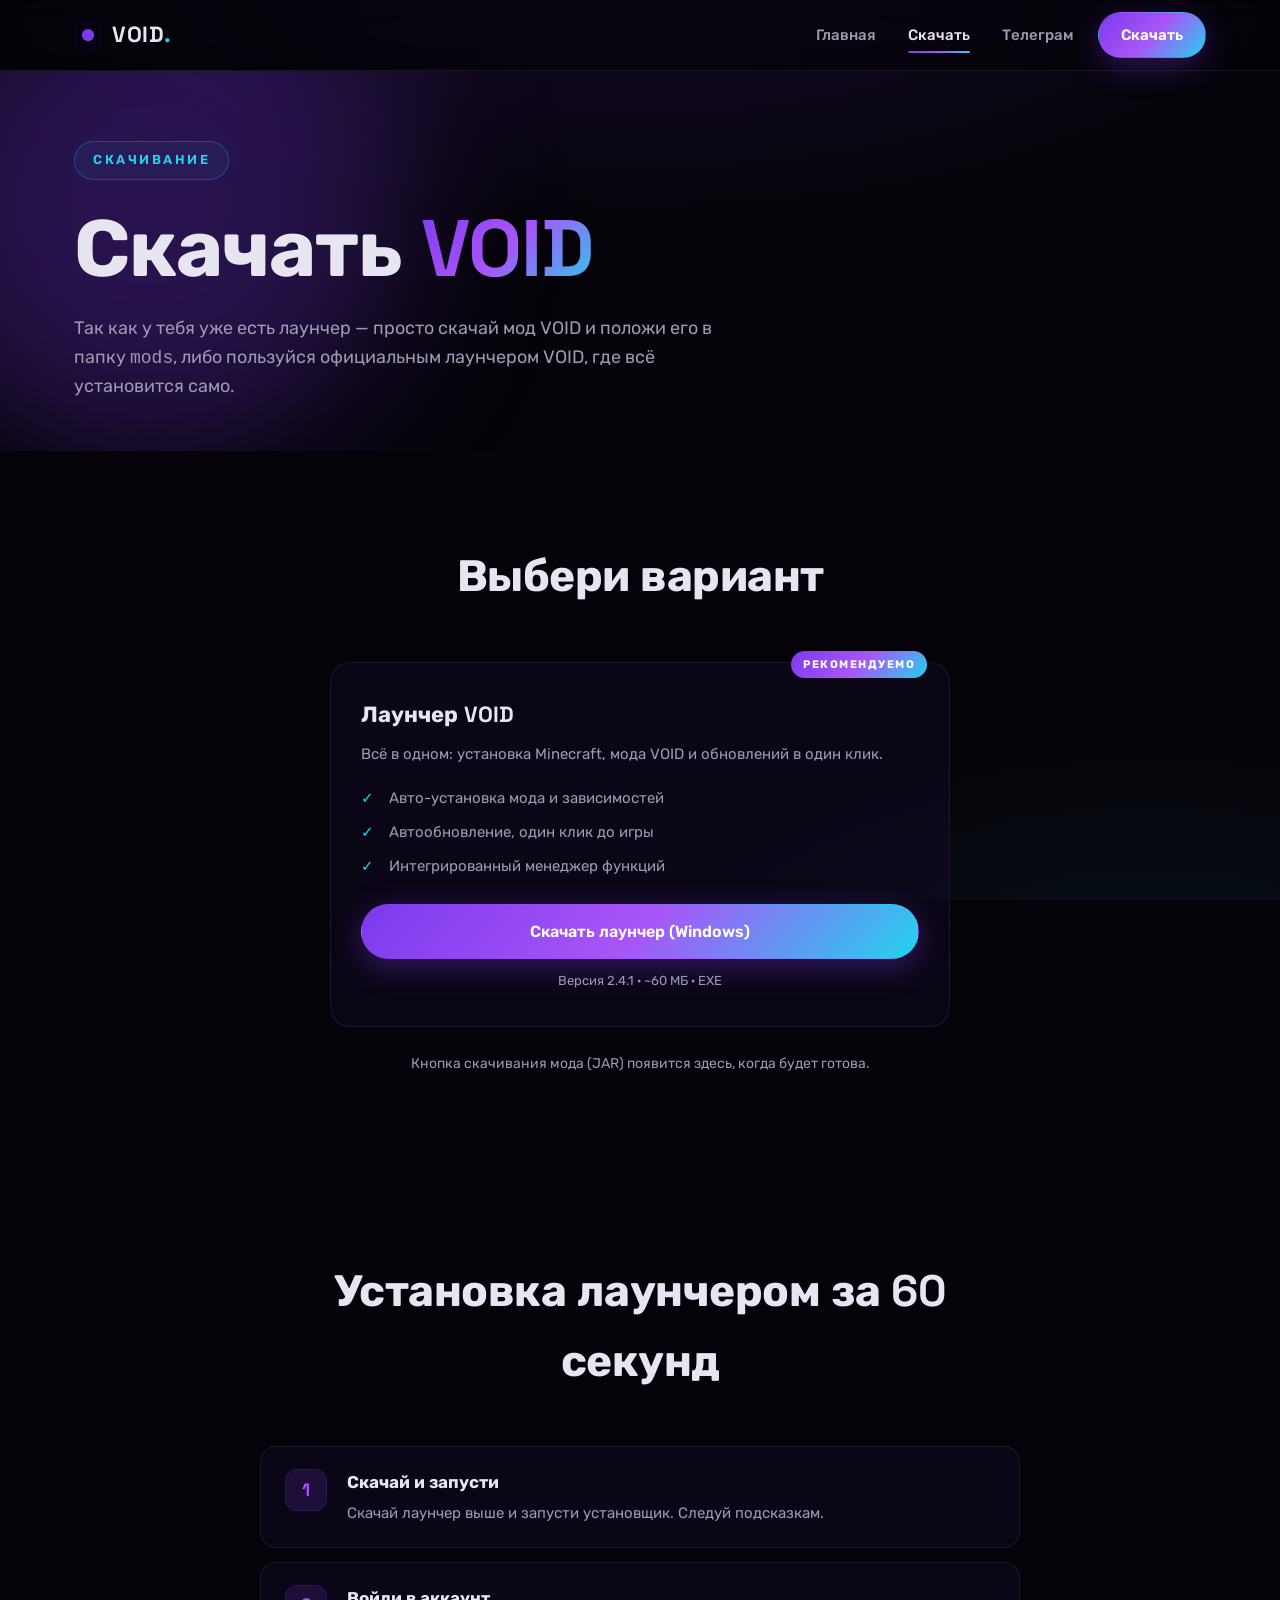
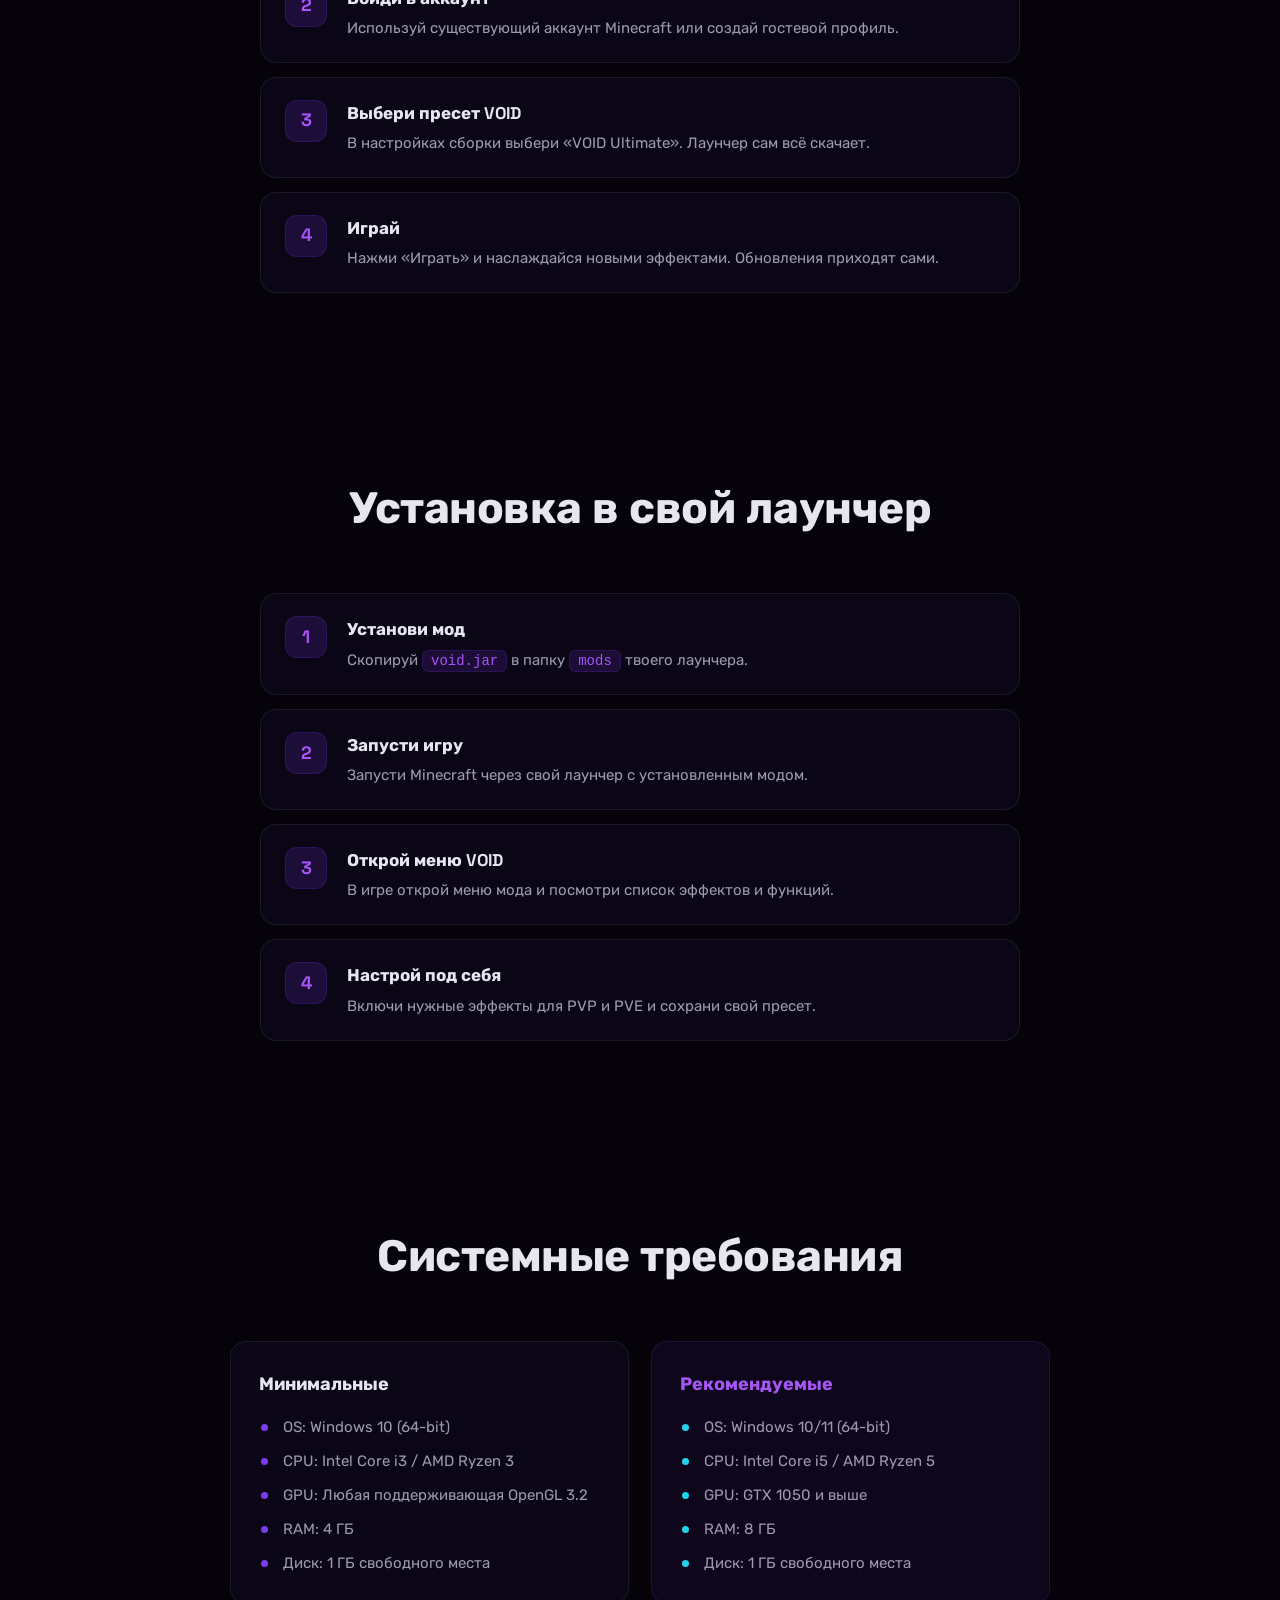
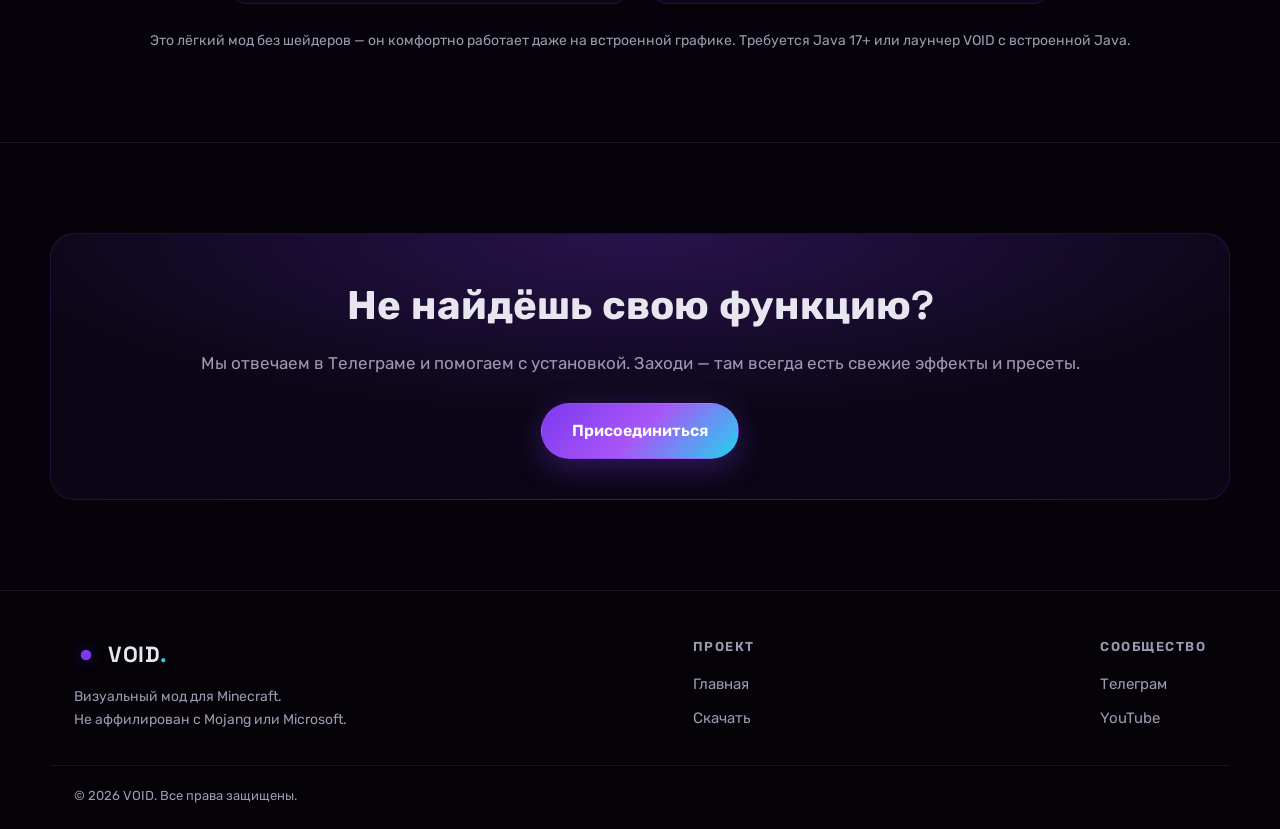
==== download.html @ 332e7fcf "Initial commit" ====
<!DOCTYPE html>
<html lang="ru">
<head>
  <meta charset="UTF-8">
  <meta name="viewport" content="width=device-width, initial-scale=1.0">
  <title>Скачать — VOID</title>
  <meta name="description" content="Скачать лаунчер VOID бесплатно. Визуальный мод для Minecraft с эффектами и функциями для PVP и PVE. Системные требования и инструкция по установке.">
  <link rel="icon" type="image/svg+xml" href="data:image/svg+xml,%3Csvg xmlns='http://www.w3.org/2000/svg' viewBox='0 0 32 32'%3E%3Crect width='32' height='32' rx='6' fill='%23080314'/%3E%3Ccircle cx='16' cy='16' r='7' fill='%237c3aed'/%3E%3C/svg%3E">
  <link rel="preconnect" href="https://fonts.googleapis.com">
  <link rel="preconnect" href="https://fonts.gstatic.com" crossorigin>
  <link href="https://fonts.googleapis.com/css2?family=Rubik:wght@400;500;600;700;800&family=Space+Grotesk:wght@500;600;700&display=swap" rel="stylesheet">
  <link rel="stylesheet" href="css/style.css">
</head>
<body>

  <div class="stars" aria-hidden="true"></div>

  <header class="nav">
    <div class="container nav__inner">
      <a href="index.html" class="logo">
        <svg width="28" height="28" viewBox="0 0 32 32" fill="none" aria-hidden="true">
          <rect width="32" height="32" rx="6" fill="#080314"/>
          <circle cx="16" cy="16" r="7" fill="url(#lgd)"/>
          <defs>
            <linearGradient id="lgd" x1="9" y1="9" x2="23" y2="23">
              <stop stop-color="#7c3aed"/><stop offset="1" stop-color="#22d3ee"/>
            </linearGradient>
          </defs>
        </svg>
        <span>VOID<span class="logo__dot">.</span></span>
      </a>
      <nav class="nav__links">
        <a href="index.html" class="nav__link">Главная</a>
        <a href="download.html" class="nav__link active">Скачать</a>
        <a href="https://t.me/OrbitClient12" target="_blank" rel="noopener" class="nav__link">Телеграм</a>
      </nav>
      <a href="download.html" class="btn btn--small">Скачать</a>
      <button class="burger" id="burger" aria-label="Меню">
        <span></span><span></span><span></span>
      </button>
    </div>
    <div class="nav__mobile" id="mobileMenu">
      <a href="index.html">Главная</a>
      <a href="download.html">Скачать</a>
      <a href="https://t.me/OrbitClient12" target="_blank" rel="noopener">Телеграм</a>
    </div>
  </header>

  <main>
    <section class="hero hero--small">
      <div class="hero__orb hero__orb--1" aria-hidden="true"></div>
      <div class="container hero__inner">
        <p class="hero__tag reveal">СКАЧИВАНИЕ</p>
        <h1 class="hero__title reveal">Скачать <span class="gradient-text">VOID</span></h1>
        <p class="hero__sub reveal">
          Так как у тебя уже есть лаунчер — просто скачай мод VOID и положи его в папку
          <code>mods</code>, либо пользуйся официальным лаунчером VOID, где всё установится само.
        </p>
      </div>
    </section>

    <section class="section">
      <div class="container">
        <div class="section__head reveal">
          <h2>Выбери вариант</h2>
        </div>
        <div class="dl dl--single">
          <article class="dl__card reveal">
            <span class="dl__badge">РЕКОМЕНДУЕМО</span>
            <h3>Лаунчер VOID</h3>
            <p>Всё в одном: установка Minecraft, мода VOID и обновлений в один клик.</p>
            <ul class="dl__list">
              <li>Авто-установка мода и зависимостей</li>
              <li>Автообновление, один клик до игры</li>
              <li>Интегрированный менеджер функций</li>
            </ul>
            <a href="downloads/VoidLauncher.exe" download="VoidLauncher.exe" class="btn btn--block">Скачать лаунчер (Windows)</a>
            <span class="dl__meta">Версия 2.4.1 · ~60 МБ · EXE</span>
          </article>
        </div>
        <p class="note reveal">Кнопка скачивания мода (JAR) появится здесь, когда будет готова.</p>
      </div>
    </section>

    <section class="section">
      <div class="container">
        <div class="section__head reveal">
          <h2>Установка лаунчером за 60 секунд</h2>
        </div>
        <ol class="steps">
          <li class="reveal">
            <span class="step__num">1</span>
            <div><h3>Скачай и запусти</h3><p>Скачай лаунчер выше и запусти установщик. Следуй подсказкам.</p></div>
          </li>
          <li class="reveal">
            <span class="step__num">2</span>
            <div><h3>Войди в аккаунт</h3><p>Используй существующий аккаунт Minecraft или создай гостевой профиль.</p></div>
          </li>
          <li class="reveal">
            <span class="step__num">3</span>
            <div><h3>Выбери пресет VOID</h3><p>В настройках сборки выбери «VOID Ultimate». Лаунчер сам всё скачает.</p></div>
          </li>
          <li class="reveal">
            <span class="step__num">4</span>
            <div><h3>Играй</h3><p>Нажми «Играть» и наслаждайся новыми эффектами. Обновления приходят сами.</p></div>
          </li>
        </ol>
      </div>
    </section>

    <section class="section">
      <div class="container">
        <div class="section__head reveal">
          <h2>Установка в свой лаунчер</h2>
        </div>
        <ol class="steps">
          <li class="reveal">
            <span class="step__num">1</span>
            <div><h3>Установи мод</h3><p>Скопируй <code>void.jar</code> в папку <code>mods</code> твоего лаунчера.</p></div>
          </li>
          <li class="reveal">
            <span class="step__num">2</span>
            <div><h3>Запусти игру</h3><p>Запусти Minecraft через свой лаунчер с установленным модом.</p></div>
          </li>
          <li class="reveal">
            <span class="step__num">3</span>
            <div><h3>Открой меню VOID</h3><p>В игре открой меню мода и посмотри список эффектов и функций.</p></div>
          </li>
          <li class="reveal">
            <span class="step__num">4</span>
            <div><h3>Настрой под себя</h3><p>Включи нужные эффекты для PVP и PVE и сохрани свой пресет.</p></div>
          </li>
        </ol>
      </div>
    </section>

    <section class="section">
      <div class="container">
        <div class="section__head reveal">
          <h2>Системные требования</h2>
        </div>
        <div class="req">
          <div class="req__col reveal">
            <h3>Минимальные</h3>
            <ul>
              <li>OS: Windows 10 (64-bit)</li>
              <li>CPU: Intel Core i3 / AMD Ryzen 3</li>
              <li>GPU: Любая поддерживающая OpenGL 3.2</li>
              <li>RAM: 4 ГБ</li>
              <li>Диск: 1 ГБ свободного места</li>
            </ul>
          </div>
          <div class="req__col req__col--acc reveal">
            <h3>Рекомендуемые</h3>
            <ul>
              <li>OS: Windows 10/11 (64-bit)</li>
              <li>CPU: Intel Core i5 / AMD Ryzen 5</li>
              <li>GPU: GTX 1050 и выше</li>
              <li>RAM: 8 ГБ</li>
              <li>Диск: 1 ГБ свободного места</li>
            </ul>
          </div>
        </div>
        <p class="note reveal">Это лёгкий мод без шейдеров — он комфортно работает даже на встроенной графике. Требуется Java 17+ или лаунчер VOID с встроенной Java.</p>
      </div>
    </section>

    <section class="section cta">
      <div class="container cta__inner reveal">
        <h2>Не найдёшь свою функцию?</h2>
        <p>Мы отвечаем в Телеграме и помогаем с установкой. Заходи — там всегда есть свежие эффекты и пресеты.</p>
        <a href="https://t.me/OrbitClient12" target="_blank" rel="noopener" class="btn">Присоединиться</a>
      </div>
    </section>
  </main>

  <footer class="footer">
    <div class="container footer__inner">
      <div>
        <a href="index.html" class="logo">
          <svg width="24" height="24" viewBox="0 0 32 32" fill="none" aria-hidden="true">
            <rect width="32" height="32" rx="6" fill="#080314"/>
            <circle cx="16" cy="16" r="7" fill="url(#lgf2)"/>
            <defs>
              <linearGradient id="lgf2" x1="9" y1="9" x2="23" y2="23">
                <stop stop-color="#7c3aed"/><stop offset="1" stop-color="#22d3ee"/>
              </linearGradient>
            </defs>
          </svg>
          <span>VOID<span class="logo__dot">.</span></span>
        </a>
        <p class="footer__text">Визуальный мод для Minecraft.<br>Не аффилирован с Mojang или Microsoft.</p>
      </div>
      <div class="footer__col">
        <h4>Проект</h4>
        <a href="index.html">Главная</a>
        <a href="download.html">Скачать</a>
      </div>
      <div class="footer__col">
        <h4>Сообщество</h4>
        <a href="https://t.me/OrbitClient12" target="_blank" rel="noopener">Телеграм</a>
        <a href="https://youtube.com" target="_blank" rel="noopener">YouTube</a>
      </div>
    </div>
    <div class="container footer__bottom">
      <span>© 2026 VOID. Все права защищены.</span>
    </div>
  </footer>

  <script src="js/main.js"></script>
</body>
</html>
---- css/style.css ----
:root {
  --bg: #050309;
  --bg-soft: #0b0618;
  --bg-card: rgba(20, 13, 40, 0.45);
  --border: rgba(124, 58, 237, 0.18);
  --border-soft: rgba(255, 255, 255, 0.07);
  --text: #e7e6f0;
  --text-dim: #9d99b0;
  --accent: #7c3aed;
  --accent-2: #a855f7;
  --accent-cyan: #22d3ee;
  --grad: linear-gradient(135deg, #7c3aed 0%, #a855f7 50%, #22d3ee 100%);
  --radius: 16px;
  --max: 1180px;
  --font: "Rubik", system-ui, -apple-system, "Segoe UI", sans-serif;
  --font-head: "Space Grotesk", "Rubik", system-ui, sans-serif;
}

* { margin: 0; padding: 0; box-sizing: border-box; }

html { scroll-behavior: smooth; }

body {
  font-family: var(--font);
  background: var(--bg);
  color: var(--text);
  line-height: 1.6;
  overflow-x: hidden;
  -webkit-font-smoothing: antialiased;
}

::selection { background: var(--accent); color: #fff; }

a { color: inherit; text-decoration: none; }
img, svg { display: block; }

.container {
  width: 100%;
  max-width: var(--max);
  margin: 0 auto;
  padding: 0 24px;
}

.container--narrow { max-width: 760px; }

/* ---------- Stars background ---------- */
.stars {
  position: fixed;
  inset: 0;
  z-index: -2;
  background:
    radial-gradient(ellipse 80% 50% at 50% -10%, rgba(124, 58, 237, 0.18), transparent 70%),
    radial-gradient(ellipse 60% 40% at 90% 110%, rgba(34, 211, 238, 0.08), transparent 70%),
    var(--bg);
  background-repeat: no-repeat;
}

.stars::before {
  content: "";
  position: absolute;
  inset: 0;
  background-image:
    radial-gradient(1px 1px at 20% 30%, #fff, transparent 50%),
    radial-gradient(1px 1px at 70% 15%, #fff, transparent 50%),
    radial-gradient(1.5px 1.5px at 40% 60%, var(--accent-2), transparent 50%),
    radial-gradient(1px 1px at 85% 45%, #fff, transparent 50%),
    radial-gradient(1px 1px at 10% 75%, #fff, transparent 50%),
    radial-gradient(1.5px 1.5px at 60% 85%, var(--accent-cyan), transparent 50%),
    radial-gradient(1px 1px at 90% 80%, #fff, transparent 50%),
    radial-gradient(1px 1px at 30% 90%, #fff, transparent 50%),
    radial-gradient(1px 1px at 50% 10%, #fff, transparent 50%);
  background-size: 100% 100%;
  animation: twinkle 6s ease-in-out infinite alternate;
  opacity: 0.7;
}

@keyframes twinkle {
  from { opacity: 0.45; }
  to { opacity: 0.85; }
}

/* ---------- Buttons ---------- */
.btn {
  display: inline-flex;
  align-items: center;
  justify-content: center;
  gap: 10px;
  padding: 14px 30px;
  border-radius: 999px;
  font-weight: 600;
  font-size: 16px;
  border: 1px solid transparent;
  cursor: pointer;
  background: var(--grad);
  color: #fff;
  box-shadow: 0 8px 30px rgba(124, 58, 237, 0.35);
  transition: transform 0.2s ease, box-shadow 0.2s ease, filter 0.2s ease;
  white-space: nowrap;
}

.btn:hover {
  transform: translateY(-2px);
  box-shadow: 0 12px 40px rgba(124, 58, 237, 0.5);
  filter: brightness(1.08);
}

.btn--ghost {
  background: transparent;
  border-color: var(--border);
  color: var(--text);
  box-shadow: none;
}

.btn--ghost:hover { border-color: var(--accent); box-shadow: 0 8px 30px rgba(124, 58, 237, 0.15); filter: none; }

.btn--small { padding: 10px 22px; font-size: 15px; }

.btn--block { width: 100%; }

/* ---------- Nav ---------- */
.nav {
  position: sticky;
  top: 0;
  z-index: 50;
  background: rgba(5, 3, 9, 0.75);
  backdrop-filter: blur(14px);
  -webkit-backdrop-filter: blur(14px);
  border-bottom: 1px solid var(--border-soft);
}

.nav__inner {
  display: flex;
  align-items: center;
  justify-content: space-between;
  gap: 24px;
  height: 70px;
}

.logo {
  display: flex;
  align-items: center;
  gap: 10px;
  font-family: var(--font-head);
  font-weight: 700;
  font-size: 22px;
  letter-spacing: 0.5px;
}

.logo svg { flex-shrink: 0; }

.logo__dot { color: var(--accent-cyan); }

.nav__links { display: flex; gap: 32px; margin-left: auto; }

.nav__link {
  font-size: 15px;
  font-weight: 500;
  color: var(--text-dim);
  position: relative;
  padding: 4px 0;
  transition: color 0.2s ease;
}

.nav__link::after {
  content: "";
  position: absolute;
  left: 0; bottom: -2px;
  width: 0; height: 2px;
  background: var(--grad);
  border-radius: 2px;
  transition: width 0.25s ease;
}

.nav__link:hover,
.nav__link.active { color: var(--text); }

.nav__link:hover::after,
.nav__link.active::after { width: 100%; }

.burger {
  display: none;
  flex-direction: column;
  gap: 5px;
  background: none;
  border: 0;
  cursor: pointer;
  padding: 8px;
}

.burger span {
  width: 24px;
  height: 2px;
  background: var(--text);
  border-radius: 2px;
  transition: transform 0.2s ease, opacity 0.2s ease;
}

.burger.open span:nth-child(1) { transform: translateY(7px) rotate(45deg); }
.burger.open span:nth-child(2) { opacity: 0; }
.burger.open span:nth-child(3) { transform: translateY(-7px) rotate(-45deg); }

.nav__mobile {
  display: none;
  flex-direction: column;
  gap: 4px;
  padding: 8px 24px 20px;
  border-bottom: 1px solid var(--border-soft);
}

.nav__mobile.open { display: flex; }

.nav__mobile a {
  padding: 12px 8px;
  font-size: 16px;
  font-weight: 500;
  border-radius: 10px;
  color: var(--text-dim);
}

.nav__mobile a.active { color: var(--text); background: var(--bg-card); }

/* ---------- Hero ---------- */
.hero {
  position: relative;
  display: flex;
  align-items: center;
  min-height: calc(100vh - 70px);
  padding: 90px 0 70px;
  overflow: hidden;
}

.hero--small { min-height: auto; padding: 70px 0 50px; }

.hero__inner {
  position: relative;
  z-index: 2;
  text-align: center;
}

.hero__tag {
  display: inline-block;
  font-size: 13px;
  font-weight: 600;
  letter-spacing: 2.5px;
  color: var(--accent-cyan);
  border: 1px solid rgba(34, 211, 238, 0.25);
  padding: 8px 18px;
  border-radius: 999px;
  background: rgba(34, 211, 238, 0.05);
  text-transform: uppercase;
  margin-bottom: 26px;
}

.hero__title {
  font-family: var(--font-head);
  font-size: clamp(40px, 7vw, 80px);
  font-weight: 700;
  line-height: 1.05;
  letter-spacing: -1px;
  margin-bottom: 24px;
}

.gradient-text {
  background: var(--grad);
  -webkit-background-clip: text;
  background-clip: text;
  -webkit-text-fill-color: transparent;
  color: transparent;
}

.hero__sub {
  max-width: 640px;
  margin: 0 auto 34px;
  font-size: 18px;
  color: var(--text-dim);
}

.hero--small .hero__inner { text-align: left; }
.hero--small .hero__sub { margin: 0 0 0; }

.hero__actions {
  display: flex;
  gap: 14px;
  justify-content: center;
  flex-wrap: wrap;
  margin-bottom: 60px;
}

.hero--small .hero__actions { justify-content: flex-start; }

.hero__orb {
  position: absolute;
  border-radius: 50%;
  filter: blur(80px);
  pointer-events: none;
  z-index: 0;
}

.hero__orb--1 {
  width: 500px; height: 500px;
  top: -120px; left: -100px;
  background: rgba(124, 58, 237, 0.3);
  animation: drift 14s ease-in-out infinite alternate;
}

.hero__orb--2 {
  width: 420px; height: 420px;
  bottom: -140px; right: -120px;
  background: rgba(34, 211, 238, 0.16);
  animation: drift 18s ease-in-out infinite alternate-reverse;
}

@keyframes drift {
  from { transform: translate(0, 0) scale(1); }
  to { transform: translate(40px, -30px) scale(1.12); }
}

/* ---------- Stats ---------- */
.hero__stats {
  display: flex;
  justify-content: center;
  gap: 12px;
  flex-wrap: wrap;
}

.hero--small .hero__stats { display: none; }

.stat {
  min-width: 180px;
  padding: 18px 24px;
  background: var(--bg-card);
  border: 1px solid var(--border-soft);
  border-radius: var(--radius);
  display: flex;
  flex-direction: column;
  gap: 2px;
}

.stat__num {
  font-family: var(--font-head);
  font-size: 30px;
  font-weight: 700;
  background: var(--grad);
  -webkit-background-clip: text;
  background-clip: text;
  -webkit-text-fill-color: transparent;
}

.stat__label { font-size: 13px; color: var(--text-dim); }

/* ---------- Sections ---------- */
.section { padding: 90px 0; }

.section--alt { background: rgba(11, 6, 24, 0.4); border-top: 1px solid var(--border-soft); border-bottom: 1px solid var(--border-soft); }

.section__head {
  text-align: center;
  max-width: 620px;
  margin: 0 auto 50px;
}

.section__head h2 {
  font-family: var(--font-head);
  font-size: clamp(30px, 4.5vw, 44px);
  font-weight: 700;
  letter-spacing: -0.5px;
  margin-bottom: 14px;
}

.section__head p { color: var(--text-dim); font-size: 17px; }

/* ---------- Grid / Cards ---------- */
.grid {
  display: grid;
  grid-template-columns: repeat(3, 1fr);
  gap: 22px;
}

.card {
  background: var(--bg-card);
  border: 1px solid var(--border-soft);
  border-radius: var(--radius);
  padding: 30px 26px;
  transition: transform 0.25s ease, border-color 0.25s ease, box-shadow 0.25s ease;
}

.card:hover {
  transform: translateY(-6px);
  border-color: var(--border);
  box-shadow: 0 20px 50px rgba(124, 58, 237, 0.18);
}

.card__icon {
  width: 52px; height: 52px;
  display: grid;
  place-items: center;
  border-radius: 14px;
  background: rgba(124, 58, 237, 0.14);
  border: 1px solid var(--border);
  color: var(--accent-2);
  margin-bottom: 20px;
}

.card__icon svg { width: 26px; height: 26px; }

.card h3 {
  font-family: var(--font-head);
  font-size: 19px;
  margin-bottom: 10px;
}

.card p { color: var(--text-dim); font-size: 15px; }

/* ---------- Showcase ---------- */
.shots {
  display: grid;
  grid-template-columns: repeat(3, 1fr);
  gap: 22px;
}

.shot__img {
  border-radius: var(--radius);
  overflow: hidden;
  border: 1px solid var(--border-soft);
  aspect-ratio: 16 / 9;
  background: var(--bg-card);
}

.shot__ph {
  width: 100%; height: 100%;
  display: grid;
  place-items: center;
  font-family: var(--font-head);
  font-size: 13px;
  letter-spacing: 2px;
  color: var(--text-dim);
  background:
    linear-gradient(135deg, rgba(124, 58, 237, 0.12), transparent 60%),
    repeating-linear-gradient(45deg, rgba(255,255,255,0.02) 0 12px, transparent 12px 24px);
  position: relative;
  cursor: pointer;
  transition: background 0.3s ease;
}

.shot__ph:hover { background: rgba(124, 58, 237, 0.15); }

.shot figcaption {
  margin-top: 12px;
  font-size: 14px;
  color: var(--text-dim);
  text-align: center;
}

.note {
  margin-top: 26px;
  text-align: center;
  font-size: 14px;
  color: var(--text-dim);
}

.note code, .steps code {
  background: rgba(124, 58, 237, 0.14);
  border: 1px solid var(--border);
  padding: 2px 8px;
  border-radius: 6px;
  font-size: 14px;
  color: var(--accent-2);
}

/* ---------- FAQ ---------- */
.acc__item {
  background: var(--bg-card);
  border: 1px solid var(--border-soft);
  border-radius: 14px;
  margin-bottom: 12px;
  padding: 0 22px;
  transition: border-color 0.2s ease;
}

.acc__item:hover { border-color: var(--border); }

.acc__item summary {
  list-style: none;
  cursor: pointer;
  padding: 18px 30px 18px 0;
  font-weight: 500;
  font-size: 16px;
  position: relative;
  user-select: none;
}

.acc__item summary::-webkit-details-marker { display: none; }

.acc__item summary::after {
  content: "+";
  position: absolute;
  right: 2px; top: 50%;
  transform: translateY(-50%);
  font-size: 22px;
  color: var(--accent-2);
  transition: transform 0.2s ease;
}

.acc__item[open] summary::after { transform: translateY(-50%) rotate(45deg); }

.acc__item p {
  color: var(--text-dim);
  font-size: 15px;
  padding: 0 0 18px;
}

/* ---------- CTA ---------- */
.cta {
  position: relative;
  border-top: 1px solid var(--border-soft);
}

.cta__inner {
  text-align: center;
  padding: 40px;
  border-radius: 24px;
  background:
    radial-gradient(ellipse 80% 100% at 50% 0%, rgba(124, 58, 237, 0.25), transparent 70%),
    var(--bg-card);
  border: 1px solid var(--border);
}

.cta__inner h2 {
  font-family: var(--font-head);
  font-size: clamp(28px, 4vw, 40px);
  margin-bottom: 12px;
}

.cta__inner p { color: var(--text-dim); font-size: 17px; margin-bottom: 26px; }

.cta__inner .hero__actions { margin-bottom: 0; }

/* ---------- Download page ---------- */
.dl {
  display: grid;
  grid-template-columns: 1fr 1fr;
  gap: 22px;
  margin-bottom: 20px;
}

.dl--single {
  grid-template-columns: 1fr;
  max-width: 620px;
  margin-left: auto;
  margin-right: auto;
}

.dl__card {
  position: relative;
  background: var(--bg-card);
  border: 1px solid var(--border-soft);
  border-radius: 20px;
  padding: 34px 30px;
  display: flex;
  flex-direction: column;
  transition: transform 0.25s ease, border-color 0.25s ease;
}

.dl__card:hover { transform: translateY(-5px); border-color: var(--border); }

.dl__badge {
  position: absolute;
  top: -12px; right: 22px;
  font-size: 11px;
  font-weight: 700;
  letter-spacing: 1.5px;
  padding: 5px 12px;
  border-radius: 999px;
  background: var(--grad);
  color: #fff;
}

.dl__card h3 {
  font-family: var(--font-head);
  font-size: 22px;
  margin-bottom: 10px;
}

.dl__card > p { color: var(--text-dim); font-size: 15px; margin-bottom: 20px; }

.dl__list { list-style: none; margin-bottom: 26px; display: flex; flex-direction: column; gap: 10px; }

.dl__list li {
  position: relative;
  padding-left: 28px;
  font-size: 15px;
  color: var(--text-dim);
}

.dl__list li::before {
  content: "✓";
  position: absolute;
  left: 0; top: 0;
  color: var(--accent-cyan);
  font-weight: 700;
}

.dl__meta {
  display: block;
  text-align: center;
  margin-top: 12px;
  font-size: 13px;
  color: var(--text-dim);
}

/* ---------- Steps ---------- */
.steps {
  list-style: none;
  max-width: 760px;
  margin: 0 auto;
  display: flex;
  flex-direction: column;
  gap: 14px;
}

.steps li {
  display: flex;
  gap: 20px;
  align-items: flex-start;
  background: var(--bg-card);
  border: 1px solid var(--border-soft);
  border-radius: 16px;
  padding: 22px 24px;
  transition: border-color 0.2s ease;
}

.steps li:hover { border-color: var(--border); }

.step__num {
  flex-shrink: 0;
  width: 42px; height: 42px;
  display: grid;
  place-items: center;
  border-radius: 12px;
  font-family: var(--font-head);
  font-weight: 700;
  font-size: 18px;
  background: rgba(124, 58, 237, 0.16);
  border: 1px solid var(--border);
  color: var(--accent-2);
}

.steps h3 { font-family: var(--font-head); font-size: 17px; margin-bottom: 4px; }
.steps p { color: var(--text-dim); font-size: 15px; }

/* ---------- Requirements ---------- */
.req {
  display: grid;
  grid-template-columns: 1fr 1fr;
  gap: 22px;
  max-width: 820px;
  margin: 0 auto;
}

.req__col {
  background: var(--bg-card);
  border: 1px solid var(--border-soft);
  border-radius: var(--radius);
  padding: 28px;
}

.req__col--acc { border-color: var(--border); background: rgba(124, 58, 237, 0.08); }

.req__col h3 {
  font-family: var(--font-head);
  font-size: 18px;
  margin-bottom: 16px;
}

.req__col--acc h3 { color: var(--accent-2); }

.req__col ul { list-style: none; display: flex; flex-direction: column; gap: 10px; }

.req__col li {
  padding-left: 24px;
  position: relative;
  color: var(--text-dim);
  font-size: 15px;
}

.req__col li::before {
  content: "";
  position: absolute;
  left: 2px; top: 9px;
  width: 7px; height: 7px;
  border-radius: 50%;
  background: var(--accent);
}

.req__col--acc li::before { background: var(--accent-cyan); }

/* ---------- Footer ---------- */
.footer {
  border-top: 1px solid var(--border-soft);
  padding: 46px 0 24px;
  background: rgba(5, 3, 9, 0.6);
}

.footer__inner {
  display: flex;
  justify-content: space-between;
  gap: 40px;
  flex-wrap: wrap;
  margin-bottom: 34px;
}

.footer__text {
  margin-top: 14px;
  font-size: 14px;
  color: var(--text-dim);
}

.footer__col { display: flex; flex-direction: column; gap: 10px; }

.footer__col h4 {
  font-size: 13px;
  letter-spacing: 1.5px;
  text-transform: uppercase;
  color: var(--text-dim);
  margin-bottom: 4px;
  font-weight: 600;
}

.footer__col a {
  font-size: 15px;
  color: var(--text-dim);
  transition: color 0.2s ease;
}

.footer__col a:hover { color: var(--accent-2); }

.footer__bottom {
  border-top: 1px solid var(--border-soft);
  padding-top: 20px;
  font-size: 13px;
  color: var(--text-dim);
}

/* ---------- Reveal animation ---------- */
.reveal {
  opacity: 0;
  transform: translateY(24px);
  transition: opacity 0.6s ease, transform 0.6s ease;
}

.reveal.visible {
  opacity: 1;
  transform: none;
}

@media (prefers-reduced-motion: reduce) {
  .reveal { opacity: 1; transform: none; transition: none; }
  .stars::before, .hero__orb { animation: none; }
  html { scroll-behavior: auto; }
}

/* ---------- Responsive ---------- */
@media (max-width: 960px) {
  .grid, .shots { grid-template-columns: repeat(2, 1fr); }
  .nav__links { display: none; }
  .burger { display: flex; }
  .nav__inner .btn { display: none; }
}

@media (max-width: 640px) {
  .grid, .shots, .dl, .req { grid-template-columns: 1fr; }
  .section { padding: 64px 0; }
  .hero { padding: 70px 0 50px; }
  .hero__actions .btn { width: 100%; }
  .stat { min-width: 140px; }
  .cta__inner { padding: 28px 20px; }
}
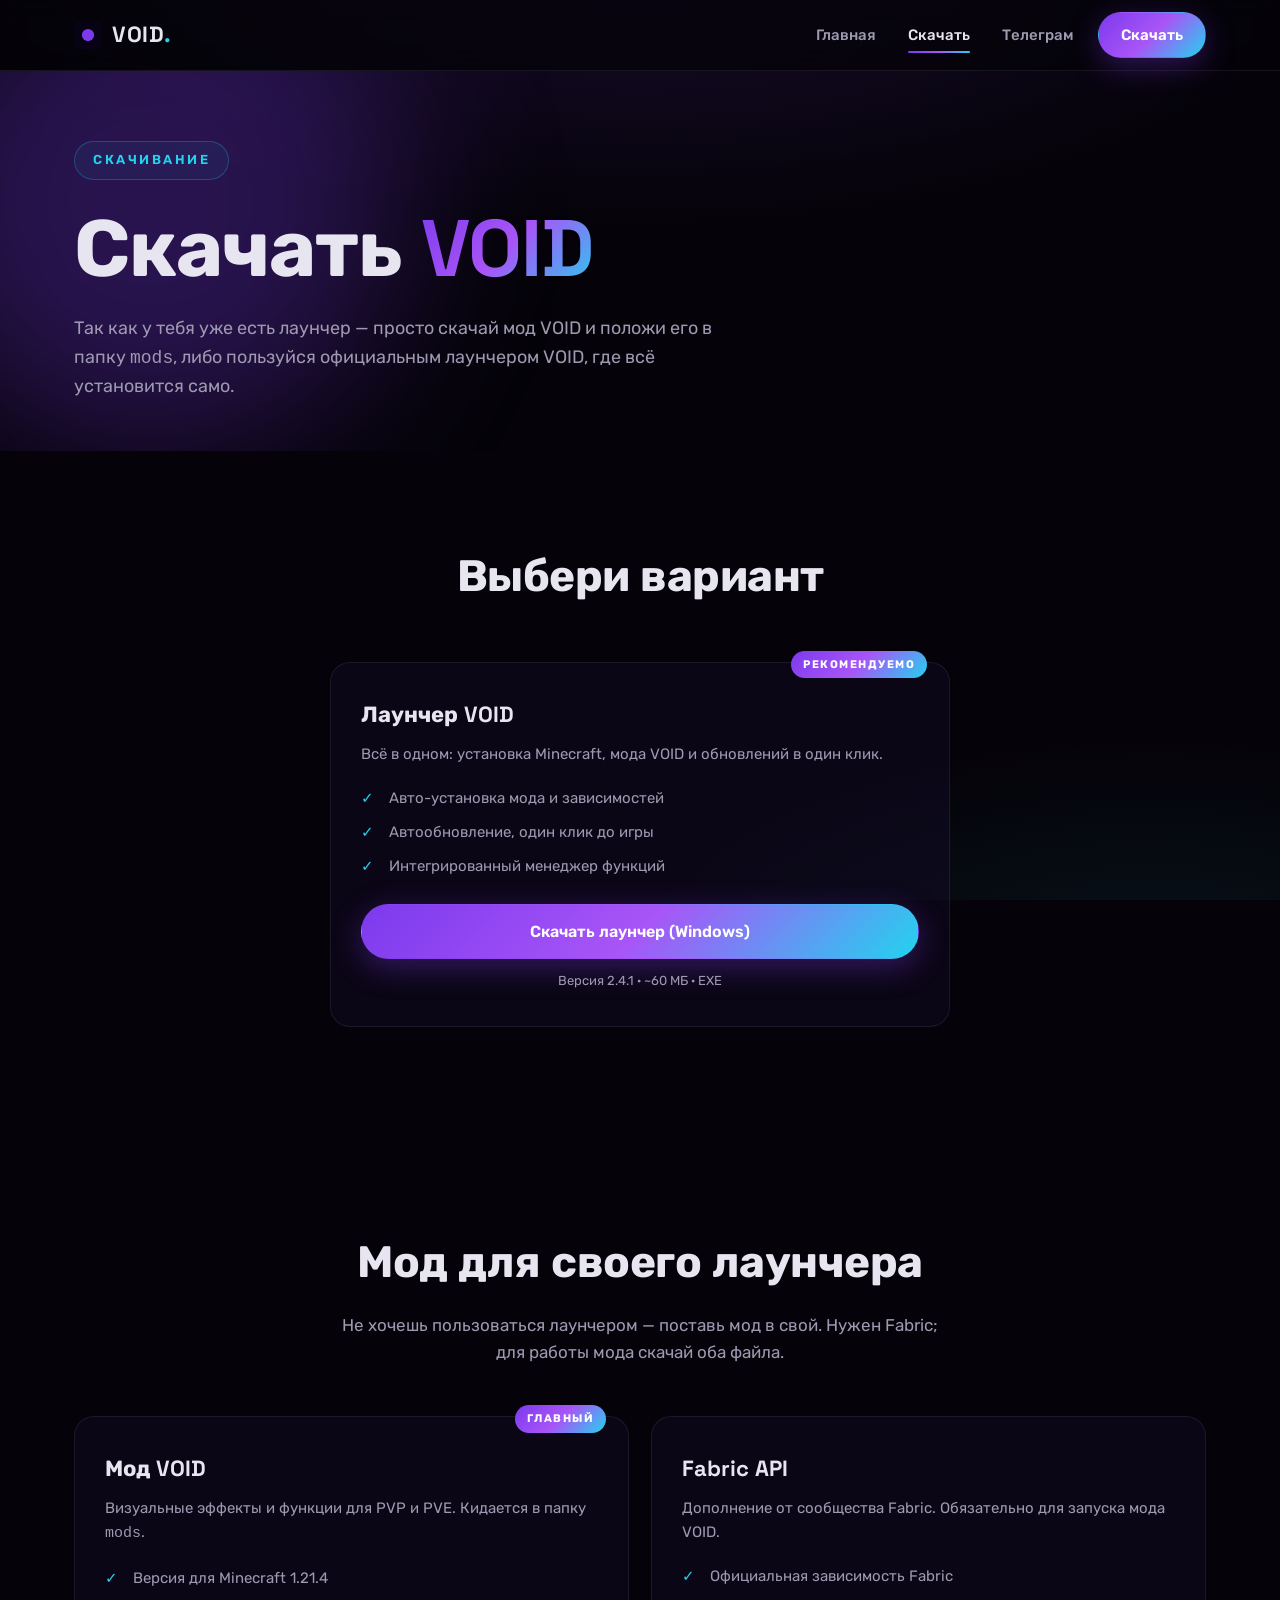
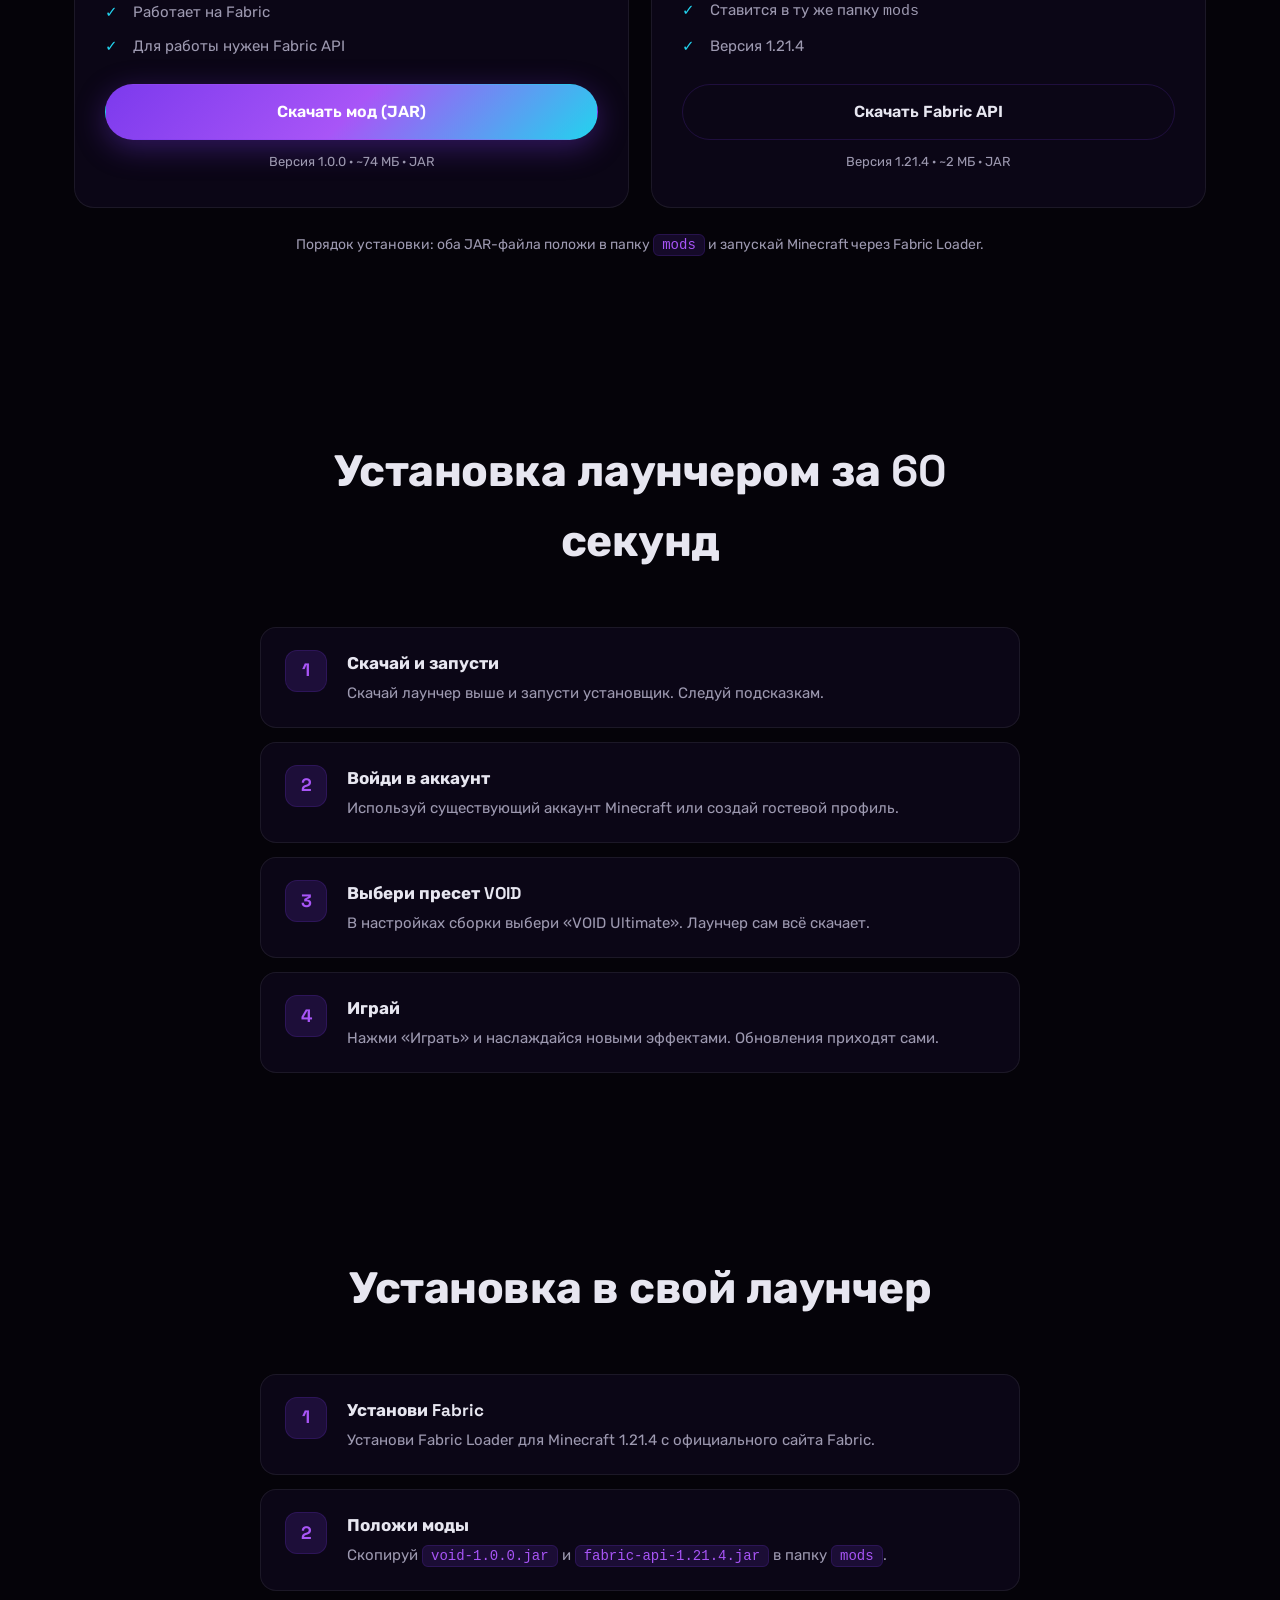
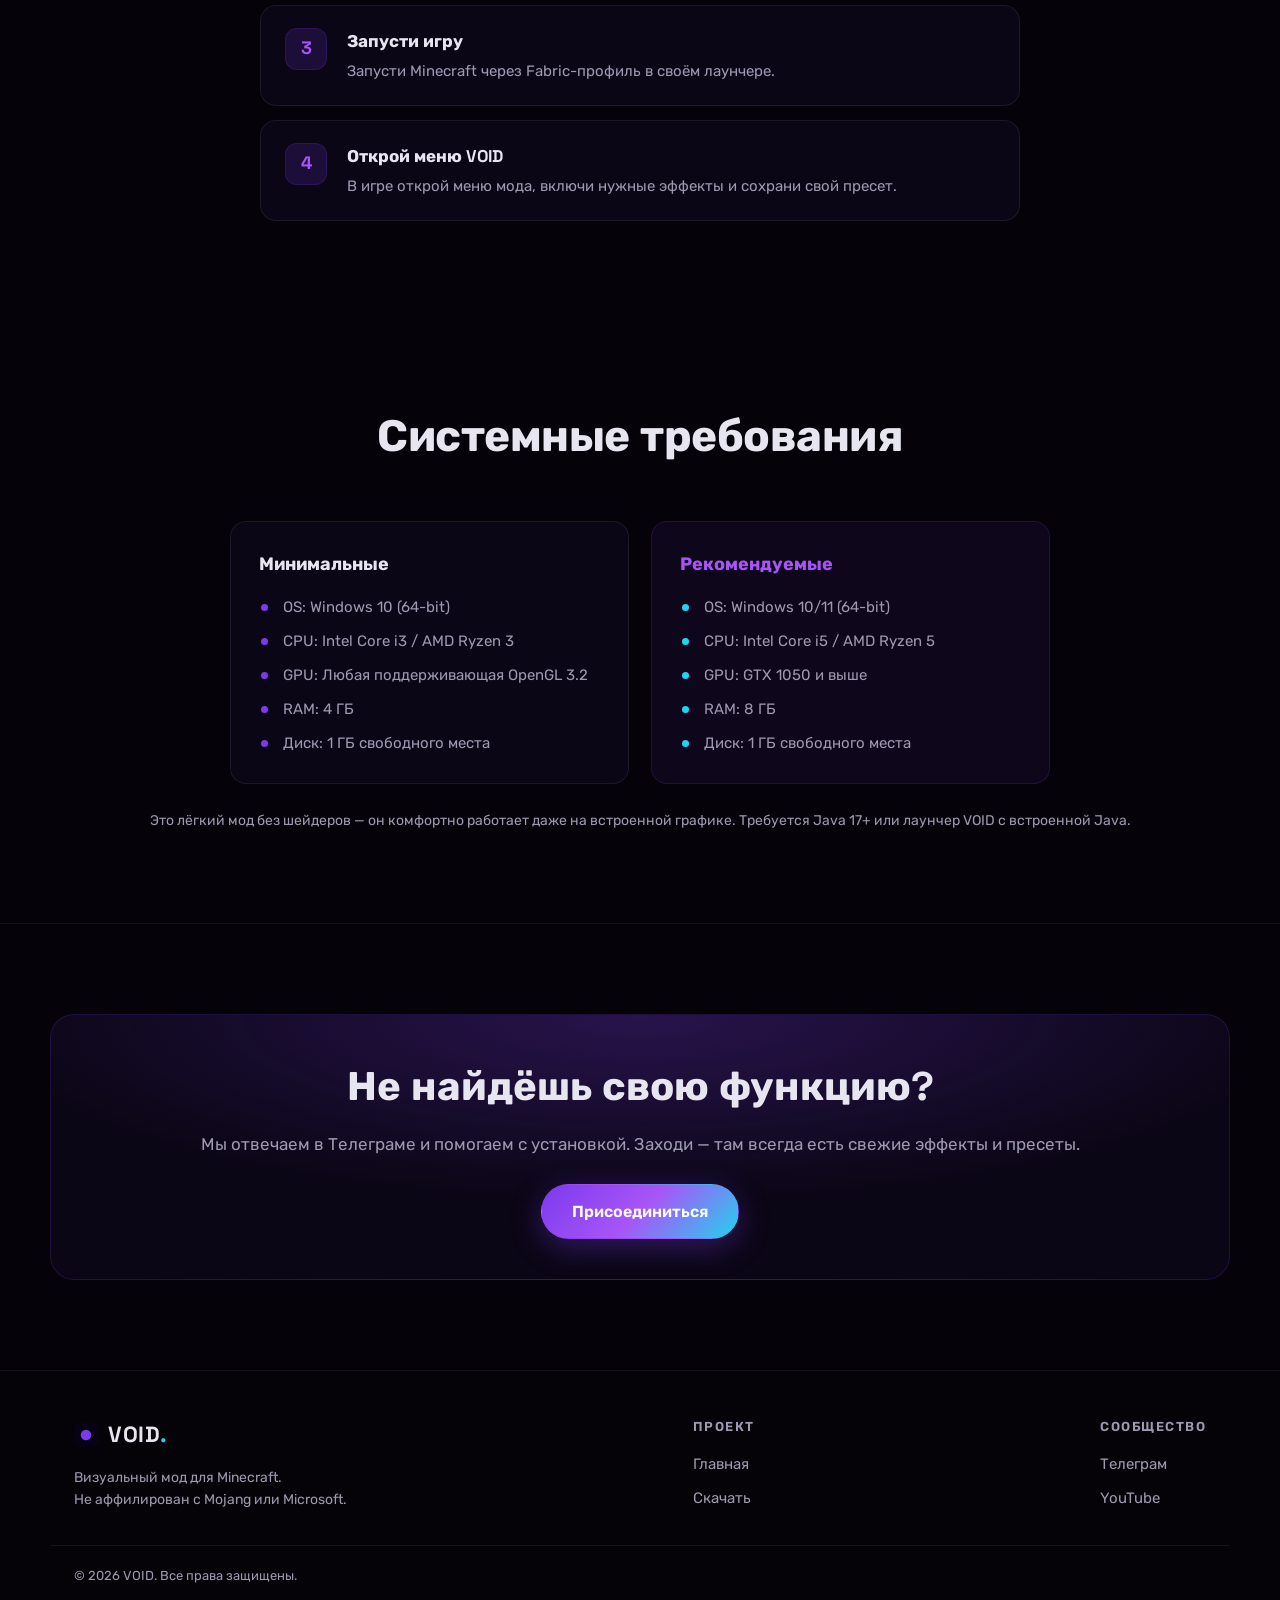
==== commit 108ef8a9: "Add separate mod and Fabric API downloads" ====
--- a/download.html
+++ b/download.html
@@ -78,7 +78,41 @@
             <span class="dl__meta">Версия 2.4.1 · ~60 МБ · EXE</span>
           </article>
         </div>
-        <p class="note reveal">Кнопка скачивания мода (JAR) появится здесь, когда будет готова.</p>
+      </div>
+    </section>
+
+    <section class="section">
+      <div class="container">
+        <div class="section__head reveal">
+          <h2>Мод для своего лаунчера</h2>
+          <p>Не хочешь пользоваться лаунчером — поставь мод в свой. Нужен Fabric; для работы мода скачай оба файла.</p>
+        </div>
+        <div class="dl">
+          <article class="dl__card reveal">
+            <span class="dl__badge">ГЛАВНЫЙ</span>
+            <h3>Мод VOID</h3>
+            <p>Визуальные эффекты и функции для PVP и PVE. Кидается в папку <code>mods</code>.</p>
+            <ul class="dl__list">
+              <li>Версия для Minecraft 1.21.4</li>
+              <li>Работает на Fabric</li>
+              <li>Для работы нужен Fabric API</li>
+            </ul>
+            <a href="downloads/void-1.0.0.jar" download="void-1.0.0.jar" class="btn btn--block">Скачать мод (JAR)</a>
+            <span class="dl__meta">Версия 1.0.0 · ~74 МБ · JAR</span>
+          </article>
+          <article class="dl__card reveal">
+            <h3>Fabric API</h3>
+            <p>Дополнение от сообщества Fabric. Обязательно для запуска мода VOID.</p>
+            <ul class="dl__list">
+              <li>Официальная зависимость Fabric</li>
+              <li>Ставится в ту же папку <code>mods</code></li>
+              <li>Версия 1.21.4</li>
+            </ul>
+            <a href="downloads/fabric-api-1.21.4.jar" download="fabric-api-1.21.4.jar" class="btn btn--ghost btn--block">Скачать Fabric API</a>
+            <span class="dl__meta">Версия 1.21.4 · ~2 МБ · JAR</span>
+          </article>
+        </div>
+        <p class="note reveal">Порядок установки: оба JAR-файла положи в папку <code>mods</code> и запускай Minecraft через Fabric Loader.</p>
       </div>
     </section>
 
@@ -116,19 +150,19 @@
         <ol class="steps">
           <li class="reveal">
             <span class="step__num">1</span>
-            <div><h3>Установи мод</h3><p>Скопируй <code>void.jar</code> в папку <code>mods</code> твоего лаунчера.</p></div>
+            <div><h3>Установи Fabric</h3><p>Установи Fabric Loader для Minecraft 1.21.4 с официального сайта Fabric.</p></div>
           </li>
           <li class="reveal">
             <span class="step__num">2</span>
-            <div><h3>Запусти игру</h3><p>Запусти Minecraft через свой лаунчер с установленным модом.</p></div>
+            <div><h3>Положи моды</h3><p>Скопируй <code>void-1.0.0.jar</code> и <code>fabric-api-1.21.4.jar</code> в папку <code>mods</code>.</p></div>
           </li>
           <li class="reveal">
             <span class="step__num">3</span>
-            <div><h3>Открой меню VOID</h3><p>В игре открой меню мода и посмотри список эффектов и функций.</p></div>
+            <div><h3>Запусти игру</h3><p>Запусти Minecraft через Fabric-профиль в своём лаунчере.</p></div>
           </li>
           <li class="reveal">
             <span class="step__num">4</span>
-            <div><h3>Настрой под себя</h3><p>Включи нужные эффекты для PVP и PVE и сохрани свой пресет.</p></div>
+            <div><h3>Открой меню VOID</h3><p>В игре открой меню мода, включи нужные эффекты и сохрани свой пресет.</p></div>
           </li>
         </ol>
       </div>
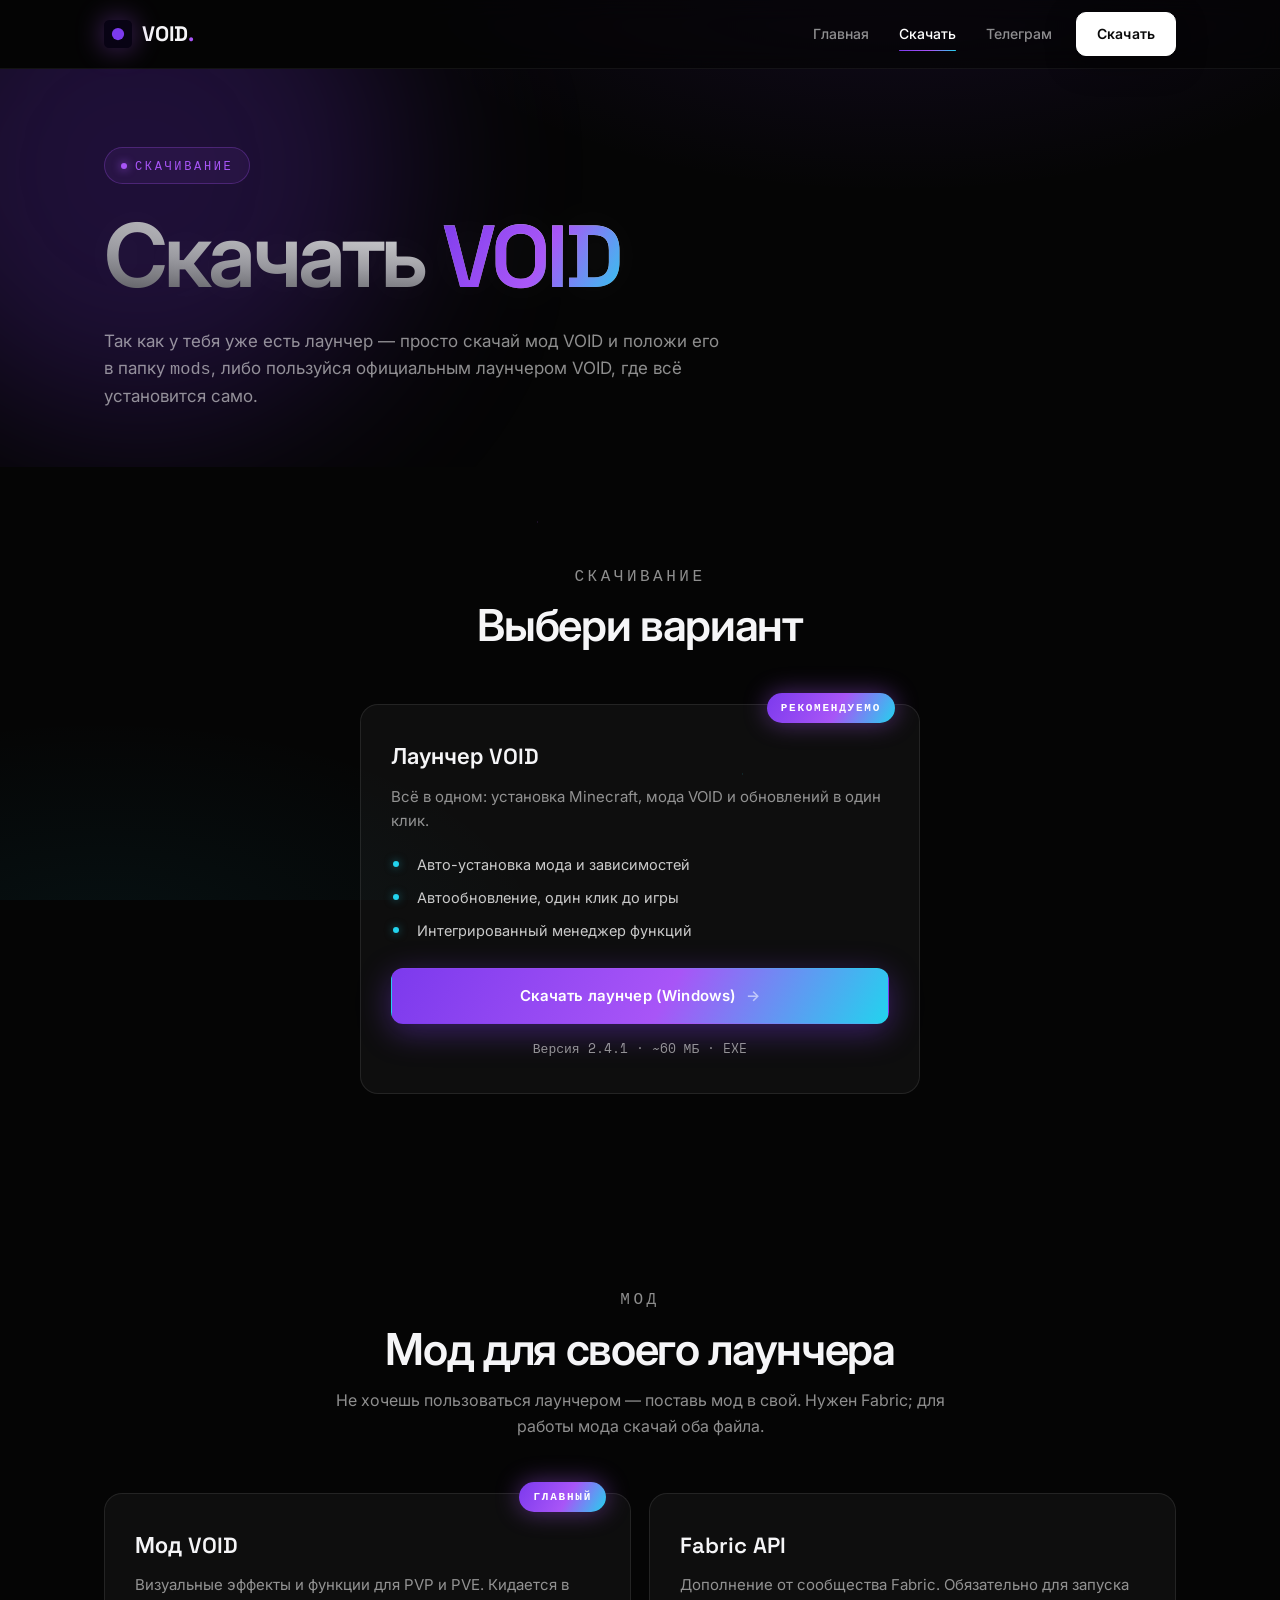
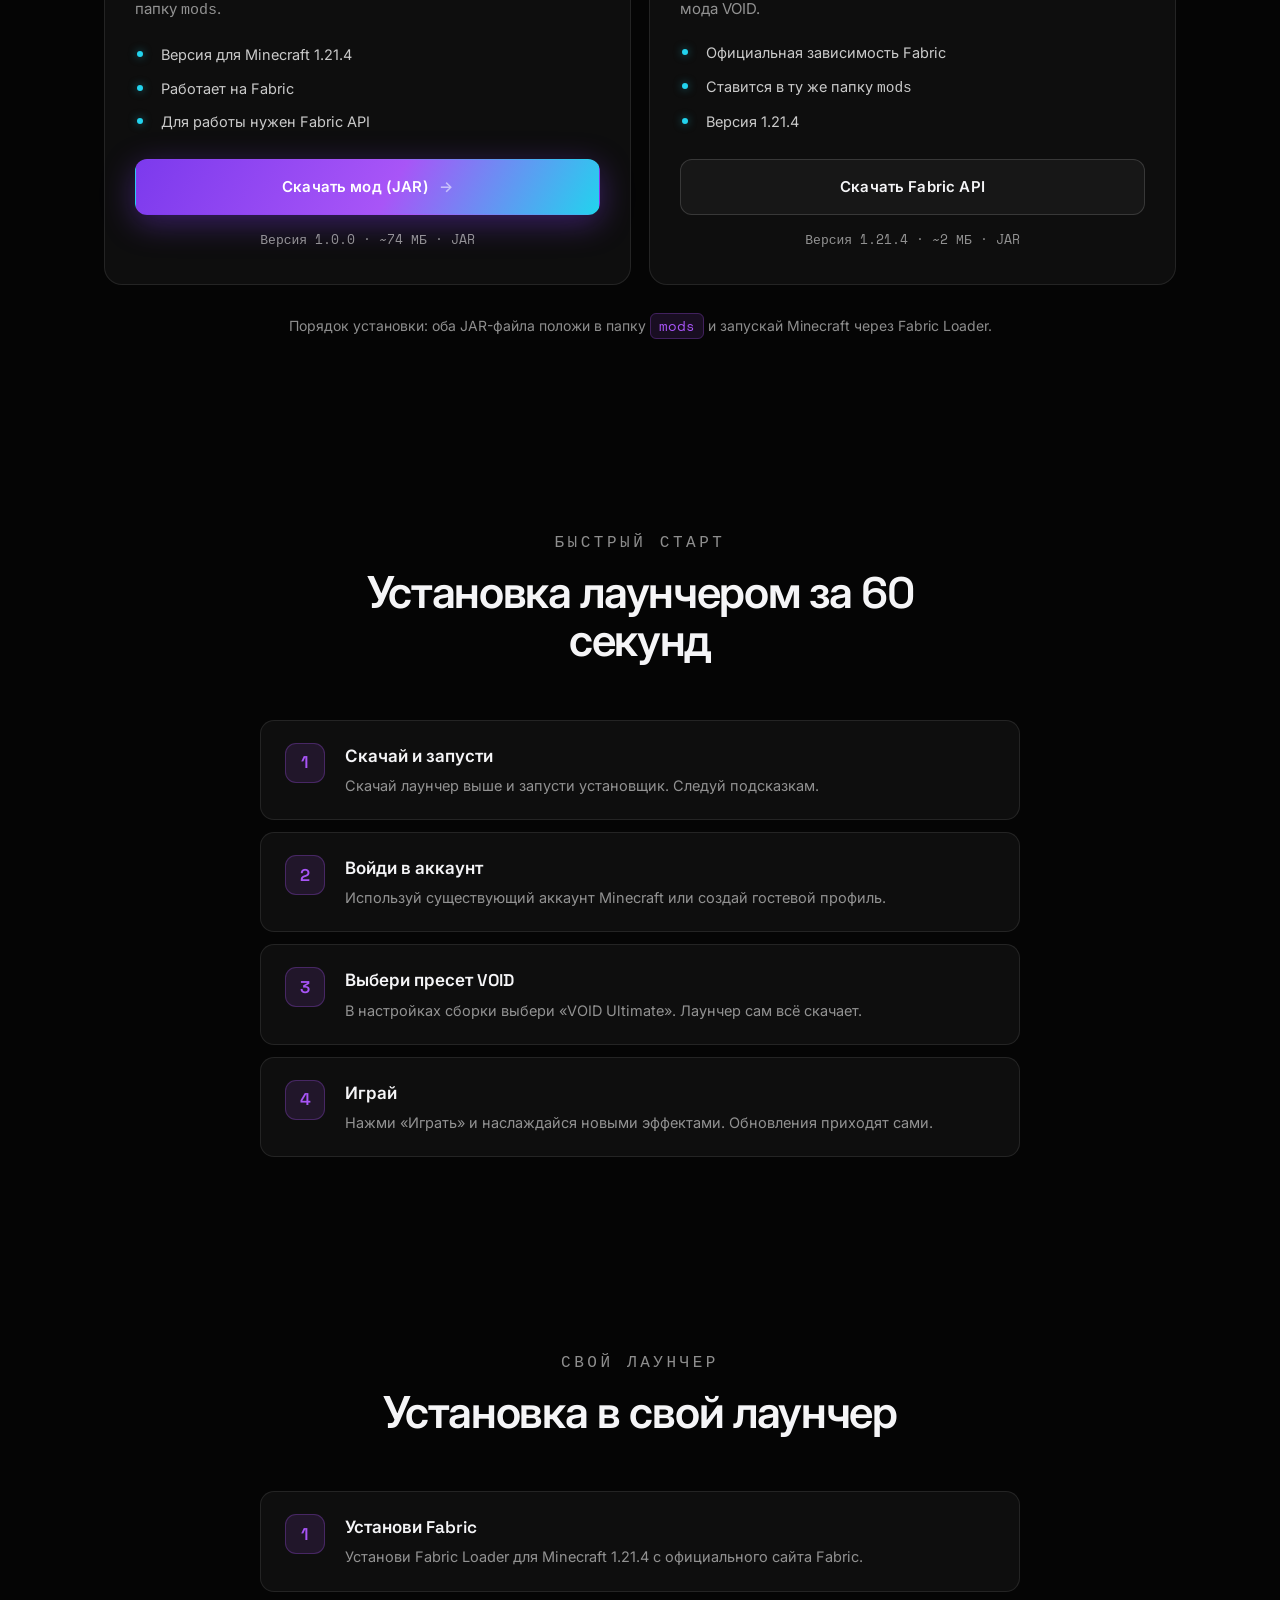
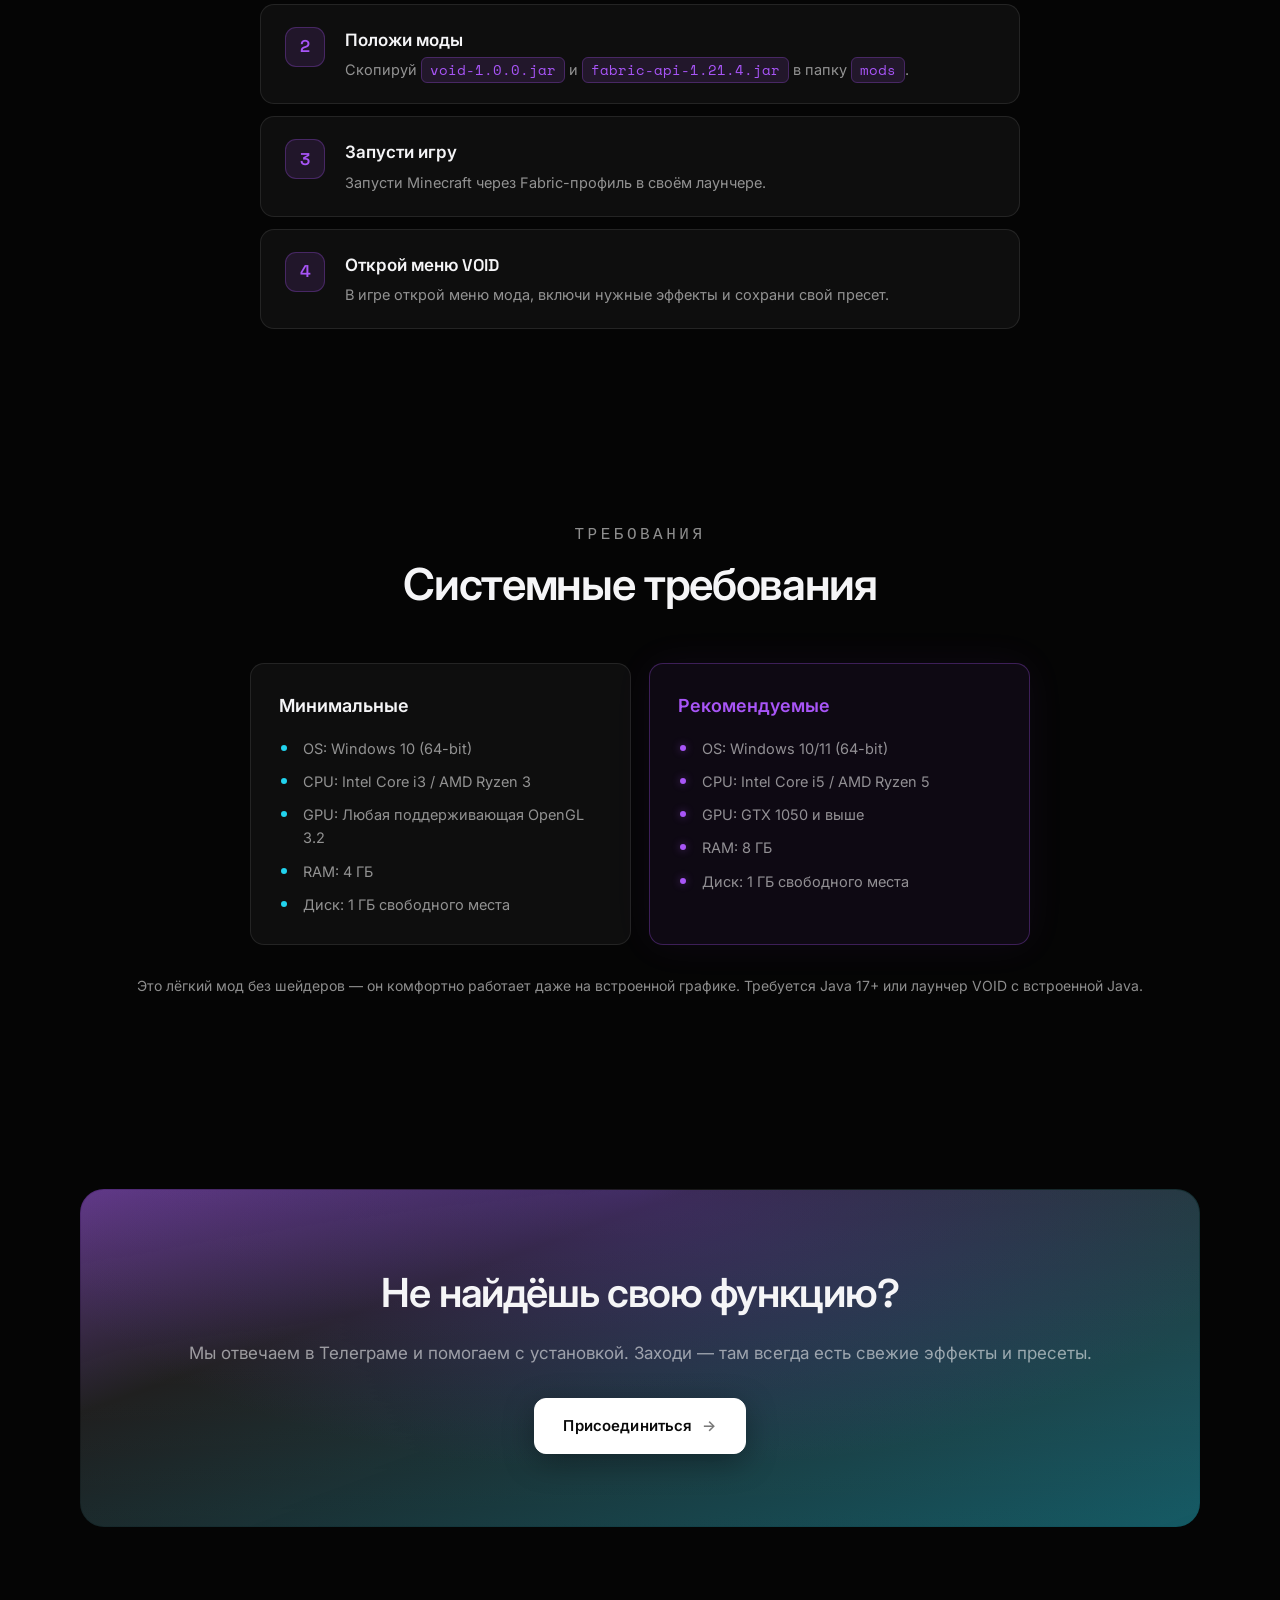
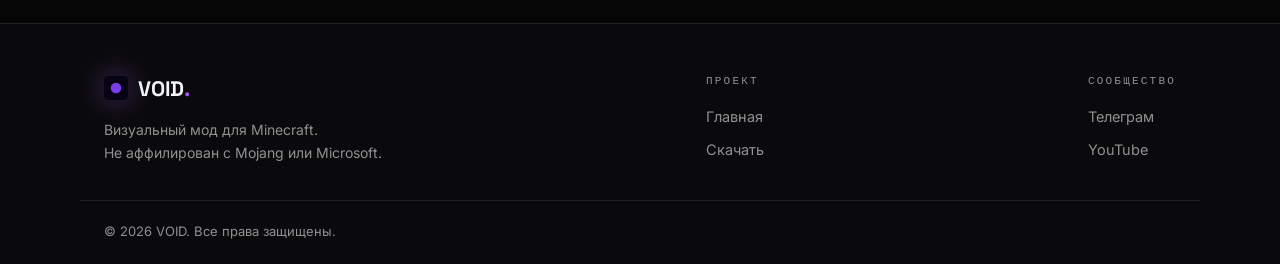
==== commit f4606e3b: "Redesign in premium glass style inspired by systemdlc.com" ====
--- a/download.html
+++ b/download.html
@@ -8,7 +8,7 @@
   <link rel="icon" type="image/svg+xml" href="data:image/svg+xml,%3Csvg xmlns='http://www.w3.org/2000/svg' viewBox='0 0 32 32'%3E%3Crect width='32' height='32' rx='6' fill='%23080314'/%3E%3Ccircle cx='16' cy='16' r='7' fill='%237c3aed'/%3E%3C/svg%3E">
   <link rel="preconnect" href="https://fonts.googleapis.com">
   <link rel="preconnect" href="https://fonts.gstatic.com" crossorigin>
-  <link href="https://fonts.googleapis.com/css2?family=Rubik:wght@400;500;600;700;800&family=Space+Grotesk:wght@500;600;700&display=swap" rel="stylesheet">
+  <link href="https://fonts.googleapis.com/css2?family=Inter:wght@400;500;600;700&family=Space+Grotesk:wght@500;600;700&family=Space+Mono:wght@400;700&display=swap" rel="stylesheet">
   <link rel="stylesheet" href="css/style.css">
 </head>
 <body>
@@ -62,6 +62,7 @@
     <section class="section">
       <div class="container">
         <div class="section__head reveal">
+          <p class="section__eyebrow">Скачивание</p>
           <h2>Выбери вариант</h2>
         </div>
         <div class="dl dl--single">
@@ -74,7 +75,7 @@
               <li>Автообновление, один клик до игры</li>
               <li>Интегрированный менеджер функций</li>
             </ul>
-            <a href="downloads/VoidLauncher.exe" download="VoidLauncher.exe" class="btn btn--block">Скачать лаунчер (Windows)</a>
+            <a href="downloads/VoidLauncher.exe" download="VoidLauncher.exe" class="btn btn--accent btn--block">Скачать лаунчер (Windows)<span class="btn__arrow">→</span></a>
             <span class="dl__meta">Версия 2.4.1 · ~60 МБ · EXE</span>
           </article>
         </div>
@@ -84,6 +85,7 @@
     <section class="section">
       <div class="container">
         <div class="section__head reveal">
+          <p class="section__eyebrow">Мод</p>
           <h2>Мод для своего лаунчера</h2>
           <p>Не хочешь пользоваться лаунчером — поставь мод в свой. Нужен Fabric; для работы мода скачай оба файла.</p>
         </div>
@@ -97,7 +99,7 @@
               <li>Работает на Fabric</li>
               <li>Для работы нужен Fabric API</li>
             </ul>
-            <a href="downloads/void-1.0.0.jar" download="void-1.0.0.jar" class="btn btn--block">Скачать мод (JAR)</a>
+            <a href="downloads/void-1.0.0.jar" download="void-1.0.0.jar" class="btn btn--accent btn--block">Скачать мод (JAR)<span class="btn__arrow">→</span></a>
             <span class="dl__meta">Версия 1.0.0 · ~74 МБ · JAR</span>
           </article>
           <article class="dl__card reveal">
@@ -119,6 +121,7 @@
     <section class="section">
       <div class="container">
         <div class="section__head reveal">
+          <p class="section__eyebrow">Быстрый старт</p>
           <h2>Установка лаунчером за 60 секунд</h2>
         </div>
         <ol class="steps">
@@ -145,6 +148,7 @@
     <section class="section">
       <div class="container">
         <div class="section__head reveal">
+          <p class="section__eyebrow">Свой лаунчер</p>
           <h2>Установка в свой лаунчер</h2>
         </div>
         <ol class="steps">
@@ -171,6 +175,7 @@
     <section class="section">
       <div class="container">
         <div class="section__head reveal">
+          <p class="section__eyebrow">Требования</p>
           <h2>Системные требования</h2>
         </div>
         <div class="req">
@@ -203,7 +208,7 @@
       <div class="container cta__inner reveal">
         <h2>Не найдёшь свою функцию?</h2>
         <p>Мы отвечаем в Телеграме и помогаем с установкой. Заходи — там всегда есть свежие эффекты и пресеты.</p>
-        <a href="https://t.me/OrbitClient12" target="_blank" rel="noopener" class="btn">Присоединиться</a>
+        <a href="https://t.me/OrbitClient12" target="_blank" rel="noopener" class="btn">Присоединиться<span class="btn__arrow">→</span></a>
       </div>
     </section>
   </main>
--- a/css/style.css
+++ b/css/style.css
@@ -1,19 +1,24 @@
 :root {
-  --bg: #050309;
-  --bg-soft: #0b0618;
-  --bg-card: rgba(20, 13, 40, 0.45);
-  --border: rgba(124, 58, 237, 0.18);
-  --border-soft: rgba(255, 255, 255, 0.07);
-  --text: #e7e6f0;
-  --text-dim: #9d99b0;
-  --accent: #7c3aed;
-  --accent-2: #a855f7;
+  --bg: #050505;
+  --bg-soft: #0a0a0c;
+  --panel: rgba(255, 255, 255, 0.04);
+  --panel-2: rgba(255, 255, 255, 0.07);
+  --border: rgba(255, 255, 255, 0.09);
+  --border-strong: rgba(255, 255, 255, 0.17);
+  --text: #f5f5f7;
+  --dim: rgba(255, 255, 255, 0.55);
+  --dim-2: rgba(255, 255, 255, 0.78);
+  --accent: #a855f7;
+  --accent-deep: #7c3aed;
   --accent-cyan: #22d3ee;
-  --grad: linear-gradient(135deg, #7c3aed 0%, #a855f7 50%, #22d3ee 100%);
-  --radius: 16px;
-  --max: 1180px;
-  --font: "Rubik", system-ui, -apple-system, "Segoe UI", sans-serif;
-  --font-head: "Space Grotesk", "Rubik", system-ui, sans-serif;
+  --glow: rgba(168, 85, 247, 0.45);
+  --grad: linear-gradient(120deg, #7c3aed, #a855f7 55%, #22d3ee);
+  --radius: 14px;
+  --max: 1120px;
+  --font: "Inter", "Geist", system-ui, -apple-system, "Segoe UI", sans-serif;
+  --font-display: "Space Grotesk", "Inter", system-ui, sans-serif;
+  --mono: "Space Mono", ui-monospace, "Cascadia Mono", "SF Mono", monospace;
+  --ease: cubic-bezier(0.22, 1, 0.36, 1);
 }
 
 * { margin: 0; padding: 0; box-sizing: border-box; }
@@ -27,9 +32,10 @@
   line-height: 1.6;
   overflow-x: hidden;
   -webkit-font-smoothing: antialiased;
-}
-
-::selection { background: var(--accent); color: #fff; }
+  text-rendering: optimizeLegibility;
+}
+
+::selection { background: var(--accent); color: #0a0a0a; }
 
 a { color: inherit; text-decoration: none; }
 img, svg { display: block; }
@@ -43,16 +49,15 @@
 
 .container--narrow { max-width: 760px; }
 
-/* ---------- Stars background ---------- */
+/* ---------- Ambient background ---------- */
 .stars {
   position: fixed;
   inset: 0;
   z-index: -2;
   background:
-    radial-gradient(ellipse 80% 50% at 50% -10%, rgba(124, 58, 237, 0.18), transparent 70%),
-    radial-gradient(ellipse 60% 40% at 90% 110%, rgba(34, 211, 238, 0.08), transparent 70%),
+    radial-gradient(60% 42% at 70% -8%, rgba(124, 58, 237, 0.13), transparent 70%),
+    radial-gradient(50% 36% at 8% 105%, rgba(34, 211, 238, 0.06), transparent 70%),
     var(--bg);
-  background-repeat: no-repeat;
 }
 
 .stars::before {
@@ -60,23 +65,21 @@
   position: absolute;
   inset: 0;
   background-image:
-    radial-gradient(1px 1px at 20% 30%, #fff, transparent 50%),
-    radial-gradient(1px 1px at 70% 15%, #fff, transparent 50%),
-    radial-gradient(1.5px 1.5px at 40% 60%, var(--accent-2), transparent 50%),
-    radial-gradient(1px 1px at 85% 45%, #fff, transparent 50%),
-    radial-gradient(1px 1px at 10% 75%, #fff, transparent 50%),
-    radial-gradient(1.5px 1.5px at 60% 85%, var(--accent-cyan), transparent 50%),
-    radial-gradient(1px 1px at 90% 80%, #fff, transparent 50%),
-    radial-gradient(1px 1px at 30% 90%, #fff, transparent 50%),
-    radial-gradient(1px 1px at 50% 10%, #fff, transparent 50%);
-  background-size: 100% 100%;
-  animation: twinkle 6s ease-in-out infinite alternate;
-  opacity: 0.7;
+    radial-gradient(1px 1px at 22% 32%, rgba(255,255,255,0.8), transparent 50%),
+    radial-gradient(1px 1px at 68% 12%, rgba(255,255,255,0.6), transparent 50%),
+    radial-gradient(1.5px 1.5px at 42% 58%, rgba(168,85,247,0.7), transparent 50%),
+    radial-gradient(1px 1px at 84% 44%, rgba(255,255,255,0.5), transparent 50%),
+    radial-gradient(1px 1px at 12% 78%, rgba(255,255,255,0.6), transparent 50%),
+    radial-gradient(1.5px 1.5px at 58% 86%, rgba(34,211,238,0.6), transparent 50%),
+    radial-gradient(1px 1px at 92% 76%, rgba(255,255,255,0.4), transparent 50%),
+    radial-gradient(1px 1px at 34% 92%, rgba(255,255,255,0.5), transparent 50%);
+  animation: twinkle 7s ease-in-out infinite alternate;
+  opacity: 0.6;
 }
 
 @keyframes twinkle {
-  from { opacity: 0.45; }
-  to { opacity: 0.85; }
+  from { opacity: 0.35; }
+  to { opacity: 0.8; }
 }
 
 /* ---------- Buttons ---------- */
@@ -85,47 +88,56 @@
   align-items: center;
   justify-content: center;
   gap: 10px;
-  padding: 14px 30px;
-  border-radius: 999px;
+  padding: 15px 28px;
+  border-radius: 12px;
   font-weight: 600;
-  font-size: 16px;
-  border: 1px solid transparent;
+  font-size: 15px;
+  letter-spacing: 0.01em;
   cursor: pointer;
+  background: #fff;
+  color: #0a0a0a;
+  border: 1px solid #fff;
+  box-shadow: 0 1px 0 rgba(255,255,255,0.2) inset, 0 8px 30px rgba(0,0,0,0.35);
+  transition: transform 0.2s var(--ease), background 0.2s var(--ease), box-shadow 0.2s var(--ease), color 0.2s var(--ease);
+  white-space: nowrap;
+}
+
+.btn:hover { transform: translateY(-2px); background: #e8e8ea; box-shadow: 0 12px 36px rgba(0,0,0,0.45); }
+.btn:active { transform: translateY(0); }
+
+.btn .btn__arrow { opacity: 0.55; transition: opacity 0.2s, transform 0.3s var(--ease); }
+.btn:hover .btn__arrow { opacity: 1; transform: translateX(3px); }
+
+.btn--ghost {
+  background: var(--panel);
+  color: var(--text);
+  border-color: rgba(255, 255, 255, 0.14);
+  box-shadow: none;
+}
+
+.btn--ghost:hover { background: rgba(255,255,255,0.1); border-color: rgba(255,255,255,0.3); }
+
+.btn--small { padding: 10px 20px; font-size: 14px; border-radius: 10px; }
+.btn--block { width: 100%; }
+
+.btn--accent {
   background: var(--grad);
+  border-color: transparent;
   color: #fff;
-  box-shadow: 0 8px 30px rgba(124, 58, 237, 0.35);
-  transition: transform 0.2s ease, box-shadow 0.2s ease, filter 0.2s ease;
-  white-space: nowrap;
-}
-
-.btn:hover {
-  transform: translateY(-2px);
-  box-shadow: 0 12px 40px rgba(124, 58, 237, 0.5);
-  filter: brightness(1.08);
-}
-
-.btn--ghost {
-  background: transparent;
-  border-color: var(--border);
-  color: var(--text);
-  box-shadow: none;
-}
-
-.btn--ghost:hover { border-color: var(--accent); box-shadow: 0 8px 30px rgba(124, 58, 237, 0.15); filter: none; }
-
-.btn--small { padding: 10px 22px; font-size: 15px; }
-
-.btn--block { width: 100%; }
+  box-shadow: 0 8px 32px rgba(124, 58, 237, 0.4);
+}
+
+.btn--accent:hover { background: var(--grad); filter: brightness(1.1); color: #fff; }
 
 /* ---------- Nav ---------- */
 .nav {
   position: sticky;
   top: 0;
   z-index: 50;
-  background: rgba(5, 3, 9, 0.75);
-  backdrop-filter: blur(14px);
-  -webkit-backdrop-filter: blur(14px);
-  border-bottom: 1px solid var(--border-soft);
+  background: rgba(5, 5, 5, 0.72);
+  backdrop-filter: blur(12px) saturate(1.3);
+  -webkit-backdrop-filter: blur(12px) saturate(1.3);
+  border-bottom: 1px solid rgba(255, 255, 255, 0.06);
 }
 
 .nav__inner {
@@ -133,356 +145,423 @@
   align-items: center;
   justify-content: space-between;
   gap: 24px;
-  height: 70px;
+  height: 68px;
 }
 
 .logo {
   display: flex;
   align-items: center;
   gap: 10px;
-  font-family: var(--font-head);
+  font-family: var(--font-display);
   font-weight: 700;
-  font-size: 22px;
-  letter-spacing: 0.5px;
-}
-
-.logo svg { flex-shrink: 0; }
-
-.logo__dot { color: var(--accent-cyan); }
-
-.nav__links { display: flex; gap: 32px; margin-left: auto; }
+  font-size: 21px;
+  letter-spacing: -0.01em;
+}
+
+.logo svg { flex-shrink: 0; filter: drop-shadow(0 0 14px var(--glow)); }
+
+.logo__dot { color: var(--accent); }
+
+.nav__links { display: flex; gap: 30px; margin-left: auto; align-items: center; }
 
 .nav__link {
-  font-size: 15px;
+  font-size: 14px;
   font-weight: 500;
-  color: var(--text-dim);
+  color: var(--dim);
   position: relative;
   padding: 4px 0;
-  transition: color 0.2s ease;
+  transition: color 0.2s var(--ease);
 }
 
 .nav__link::after {
   content: "";
   position: absolute;
   left: 0; bottom: -2px;
-  width: 0; height: 2px;
+  width: 0; height: 1.5px;
   background: var(--grad);
   border-radius: 2px;
-  transition: width 0.25s ease;
+  transition: width 0.25s var(--ease);
 }
 
 .nav__link:hover,
-.nav__link.active { color: var(--text); }
-
-.nav__link:hover::after,
-.nav__link.active::after { width: 100%; }
+.nav__link.active { color: #fff; }
+.nav__link:hover::after, .nav__link.active::after { width: 100%; }
 
 .burger {
   display: none;
   flex-direction: column;
   gap: 5px;
-  background: none;
-  border: 0;
+  background: var(--panel);
+  border: 1px solid var(--border);
+  border-radius: 10px;
   cursor: pointer;
-  padding: 8px;
-}
-
-.burger span {
-  width: 24px;
-  height: 2px;
-  background: var(--text);
-  border-radius: 2px;
-  transition: transform 0.2s ease, opacity 0.2s ease;
-}
-
-.burger.open span:nth-child(1) { transform: translateY(7px) rotate(45deg); }
+  padding: 9px;
+}
+
+.burger span { width: 20px; height: 1.5px; background: #fff; border-radius: 2px; transition: transform 0.2s var(--ease), opacity 0.2s; }
+
+.burger.open span:nth-child(1) { transform: translateY(6.5px) rotate(45deg); }
 .burger.open span:nth-child(2) { opacity: 0; }
-.burger.open span:nth-child(3) { transform: translateY(-7px) rotate(-45deg); }
+.burger.open span:nth-child(3) { transform: translateY(-6.5px) rotate(-45deg); }
 
 .nav__mobile {
   display: none;
   flex-direction: column;
-  gap: 4px;
-  padding: 8px 24px 20px;
-  border-bottom: 1px solid var(--border-soft);
+  padding: 10px 24px 20px;
+  border-bottom: 1px solid var(--border);
 }
 
 .nav__mobile.open { display: flex; }
 
 .nav__mobile a {
   padding: 12px 8px;
-  font-size: 16px;
+  font-size: 15px;
   font-weight: 500;
   border-radius: 10px;
-  color: var(--text-dim);
-}
-
-.nav__mobile a.active { color: var(--text); background: var(--bg-card); }
+  color: var(--dim);
+}
+
+.nav__mobile a.active { color: #fff; background: var(--panel); }
 
 /* ---------- Hero ---------- */
 .hero {
   position: relative;
   display: flex;
   align-items: center;
-  min-height: calc(100vh - 70px);
-  padding: 90px 0 70px;
+  min-height: calc(100vh - 68px);
+  padding: 96px 0 76px;
   overflow: hidden;
 }
 
-.hero--small { min-height: auto; padding: 70px 0 50px; }
-
-.hero__inner {
-  position: relative;
-  z-index: 2;
-  text-align: center;
-}
+.hero--small { min-height: auto; padding: 78px 0 56px; }
+
+.hero__inner { position: relative; z-index: 2; text-align: center; }
 
 .hero__tag {
-  display: inline-block;
-  font-size: 13px;
+  display: inline-flex;
+  align-items: center;
+  gap: 8px;
+  font-family: var(--mono);
+  font-size: 12px;
+  font-weight: 500;
+  letter-spacing: 0.22em;
+  text-transform: uppercase;
+  color: var(--accent);
+  border: 1px solid rgba(168, 85, 247, 0.28);
+  padding: 8px 16px;
+  border-radius: 999px;
+  background: rgba(168, 85, 247, 0.07);
+  margin-bottom: 28px;
+}
+
+.hero__tag::before {
+  content: "";
+  width: 6px; height: 6px;
+  border-radius: 50%;
+  background: var(--accent);
+  box-shadow: 0 0 10px var(--accent);
+}
+
+.hero__title {
+  font-family: var(--font-display);
+  font-size: clamp(46px, 8vw, 88px);
   font-weight: 600;
-  letter-spacing: 2.5px;
-  color: var(--accent-cyan);
-  border: 1px solid rgba(34, 211, 238, 0.25);
-  padding: 8px 18px;
-  border-radius: 999px;
-  background: rgba(34, 211, 238, 0.05);
-  text-transform: uppercase;
+  line-height: 1.02;
+  letter-spacing: -0.045em;
   margin-bottom: 26px;
-}
-
-.hero__title {
-  font-family: var(--font-head);
-  font-size: clamp(40px, 7vw, 80px);
-  font-weight: 700;
-  line-height: 1.05;
-  letter-spacing: -1px;
-  margin-bottom: 24px;
-}
-
-.gradient-text {
+  background: radial-gradient(100% 120% at 50% 0%, #fff 0%, #9a9aa0 60%, #46464c 100%);
+  -webkit-background-clip: text;
+  background-clip: text;
+  -webkit-text-fill-color: transparent;
+  color: transparent;
+  text-shadow: 0 0 40px rgba(255,255,255,0.06);
+}
+
+.hero__title .gradient-text {
   background: var(--grad);
   -webkit-background-clip: text;
   background-clip: text;
   -webkit-text-fill-color: transparent;
-  color: transparent;
 }
 
 .hero__sub {
-  max-width: 640px;
-  margin: 0 auto 34px;
-  font-size: 18px;
-  color: var(--text-dim);
+  max-width: 620px;
+  margin: 0 auto 36px;
+  font-size: 17px;
+  color: var(--dim);
 }
 
 .hero--small .hero__inner { text-align: left; }
-.hero--small .hero__sub { margin: 0 0 0; }
+.hero--small .hero__sub { margin: 0; }
 
 .hero__actions {
   display: flex;
   gap: 14px;
   justify-content: center;
   flex-wrap: wrap;
-  margin-bottom: 60px;
-}
-
-.hero--small .hero__actions { justify-content: flex-start; }
+  margin-bottom: 64px;
+}
+
+.hero--small .hero__actions, .cta__inner .hero__actions { margin-bottom: 0; }
 
 .hero__orb {
   position: absolute;
   border-radius: 50%;
-  filter: blur(80px);
+  filter: blur(90px);
   pointer-events: none;
   z-index: 0;
 }
 
 .hero__orb--1 {
-  width: 500px; height: 500px;
-  top: -120px; left: -100px;
-  background: rgba(124, 58, 237, 0.3);
-  animation: drift 14s ease-in-out infinite alternate;
+  width: 520px; height: 520px;
+  top: -160px; left: -120px;
+  background: rgba(124, 58, 237, 0.22);
+  animation: drift 16s ease-in-out infinite alternate;
 }
 
 .hero__orb--2 {
-  width: 420px; height: 420px;
-  bottom: -140px; right: -120px;
-  background: rgba(34, 211, 238, 0.16);
-  animation: drift 18s ease-in-out infinite alternate-reverse;
+  width: 460px; height: 460px;
+  bottom: -160px; right: -140px;
+  background: rgba(34, 211, 238, 0.1);
+  animation: drift 20s ease-in-out infinite alternate-reverse;
 }
 
 @keyframes drift {
   from { transform: translate(0, 0) scale(1); }
-  to { transform: translate(40px, -30px) scale(1.12); }
+  to { transform: translate(40px, -30px) scale(1.1); }
 }
 
 /* ---------- Stats ---------- */
 .hero__stats {
   display: flex;
   justify-content: center;
-  gap: 12px;
+  gap: 0;
   flex-wrap: wrap;
+  margin: 0 auto;
+  max-width: 640px;
+  background: var(--panel);
+  border: 1px solid var(--border);
+  border-radius: 16px;
+  overflow: hidden;
 }
 
 .hero--small .hero__stats { display: none; }
 
 .stat {
-  min-width: 180px;
-  padding: 18px 24px;
-  background: var(--bg-card);
-  border: 1px solid var(--border-soft);
-  border-radius: var(--radius);
+  flex: 1;
+  min-width: 160px;
+  padding: 22px 26px;
   display: flex;
   flex-direction: column;
-  gap: 2px;
+  gap: 4px;
+  position: relative;
+}
+
+.stat + .stat::before {
+  content: "";
+  position: absolute;
+  left: 0; top: 18%;
+  height: 64%;
+  width: 1px;
+  background: var(--border);
 }
 
 .stat__num {
-  font-family: var(--font-head);
+  font-family: var(--font-display);
   font-size: 30px;
-  font-weight: 700;
+  font-weight: 600;
+  letter-spacing: -0.02em;
   background: var(--grad);
   -webkit-background-clip: text;
   background-clip: text;
   -webkit-text-fill-color: transparent;
 }
 
-.stat__label { font-size: 13px; color: var(--text-dim); }
+.stat__label { font-size: 13px; color: var(--dim); }
+
+/* ---------- Marquee ---------- */
+.marquee {
+  border-top: 1px solid var(--border);
+  border-bottom: 1px solid var(--border);
+  overflow: hidden;
+  background: var(--bg-soft);
+  padding: 16px 0;
+}
+
+.marquee__track {
+  display: flex;
+  gap: 48px;
+  width: max-content;
+  animation: marquee 28s linear infinite;
+}
+
+.marquee span {
+  font-family: var(--mono);
+  font-size: 12px;
+  letter-spacing: 0.18em;
+  text-transform: uppercase;
+  color: var(--dim);
+  white-space: nowrap;
+  display: inline-flex;
+  align-items: center;
+  gap: 48px;
+}
+
+.marquee span::after { content: "✦"; color: var(--accent); }
+
+@keyframes marquee {
+  from { transform: translateX(0); }
+  to { transform: translateX(-50%); }
+}
 
 /* ---------- Sections ---------- */
-.section { padding: 90px 0; }
-
-.section--alt { background: rgba(11, 6, 24, 0.4); border-top: 1px solid var(--border-soft); border-bottom: 1px solid var(--border-soft); }
+.section { padding: 96px 0; }
+
+.section--alt { background: rgba(10, 10, 12, 0.5); border-top: 1px solid var(--border); border-bottom: 1px solid var(--border); }
 
 .section__head {
   text-align: center;
-  max-width: 620px;
-  margin: 0 auto 50px;
+  max-width: 640px;
+  margin: 0 auto 54px;
+}
+
+.section__eyebrow {
+  font-family: var(--mono);
+  font-size: 12px;
+  font-weight: 500;
+  letter-spacing: 0.22em;
+  text-transform: uppercase;
+  color: var(--accent);
+  margin-bottom: 14px;
 }
 
 .section__head h2 {
-  font-family: var(--font-head);
+  font-family: var(--font-display);
   font-size: clamp(30px, 4.5vw, 44px);
-  font-weight: 700;
-  letter-spacing: -0.5px;
+  font-weight: 600;
+  letter-spacing: -0.03em;
+  line-height: 1.1;
   margin-bottom: 14px;
 }
 
-.section__head p { color: var(--text-dim); font-size: 17px; }
+.section__head p { color: var(--dim); font-size: 16px; }
 
 /* ---------- Grid / Cards ---------- */
 .grid {
   display: grid;
   grid-template-columns: repeat(3, 1fr);
-  gap: 22px;
+  gap: 18px;
 }
 
 .card {
-  background: var(--bg-card);
-  border: 1px solid var(--border-soft);
+  background: var(--panel);
+  border: 1px solid var(--border);
   border-radius: var(--radius);
   padding: 30px 26px;
-  transition: transform 0.25s ease, border-color 0.25s ease, box-shadow 0.25s ease;
+  position: relative;
+  transition: transform 0.3s var(--ease), border-color 0.3s var(--ease), background 0.3s var(--ease);
 }
 
 .card:hover {
-  transform: translateY(-6px);
-  border-color: var(--border);
-  box-shadow: 0 20px 50px rgba(124, 58, 237, 0.18);
+  transform: translateY(-4px);
+  border-color: rgba(255,255,255,0.2);
+  background: rgba(255,255,255,0.06);
 }
 
 .card__icon {
-  width: 52px; height: 52px;
+  width: 46px; height: 46px;
   display: grid;
   place-items: center;
-  border-radius: 14px;
-  background: rgba(124, 58, 237, 0.14);
-  border: 1px solid var(--border);
-  color: var(--accent-2);
+  border-radius: 12px;
+  background: rgba(168, 85, 247, 0.1);
+  border: 1px solid rgba(168, 85, 247, 0.25);
+  color: var(--accent);
   margin-bottom: 20px;
-}
-
-.card__icon svg { width: 26px; height: 26px; }
-
-.card h3 {
-  font-family: var(--font-head);
-  font-size: 19px;
-  margin-bottom: 10px;
-}
-
-.card p { color: var(--text-dim); font-size: 15px; }
+  box-shadow: 0 0 24px rgba(168, 85, 247, 0.12);
+}
+
+.card__icon svg { width: 22px; height: 22px; }
+
+.card h3 { font-family: var(--font-display); font-size: 18px; font-weight: 600; margin-bottom: 10px; letter-spacing: -0.01em; }
+.card p { color: var(--dim); font-size: 14.5px; }
 
 /* ---------- Showcase ---------- */
 .shots {
   display: grid;
   grid-template-columns: repeat(3, 1fr);
-  gap: 22px;
+  gap: 18px;
 }
 
 .shot__img {
   border-radius: var(--radius);
   overflow: hidden;
-  border: 1px solid var(--border-soft);
+  border: 1px solid var(--border);
   aspect-ratio: 16 / 9;
-  background: var(--bg-card);
-}
+  background: var(--panel);
+  transition: border-color 0.3s, transform 0.3s var(--ease);
+}
+
+.shot:hover .shot__img { border-color: rgba(168,85,247,0.4); transform: translateY(-4px); }
 
 .shot__ph {
   width: 100%; height: 100%;
   display: grid;
   place-items: center;
-  font-family: var(--font-head);
-  font-size: 13px;
-  letter-spacing: 2px;
-  color: var(--text-dim);
+  font-family: var(--mono);
+  font-size: 12px;
+  letter-spacing: 0.18em;
+  text-transform: uppercase;
+  color: var(--dim);
   background:
-    linear-gradient(135deg, rgba(124, 58, 237, 0.12), transparent 60%),
-    repeating-linear-gradient(45deg, rgba(255,255,255,0.02) 0 12px, transparent 12px 24px);
+    linear-gradient(135deg, rgba(168,85,247,0.1), transparent 60%),
+    repeating-linear-gradient(45deg, rgba(255,255,255,0.03) 0 12px, transparent 12px 24px);
   position: relative;
   cursor: pointer;
-  transition: background 0.3s ease;
-}
-
-.shot__ph:hover { background: rgba(124, 58, 237, 0.15); }
+  transition: background 0.3s;
+}
+
+.shot__ph:hover { background: rgba(168,85,247,0.14); }
 
 .shot figcaption {
-  margin-top: 12px;
+  margin-top: 14px;
   font-size: 14px;
-  color: var(--text-dim);
+  color: var(--dim);
   text-align: center;
 }
 
 .note {
-  margin-top: 26px;
+  margin-top: 30px;
   text-align: center;
   font-size: 14px;
-  color: var(--text-dim);
+  color: var(--dim);
 }
 
 .note code, .steps code {
-  background: rgba(124, 58, 237, 0.14);
-  border: 1px solid var(--border);
+  background: rgba(168,85,247,0.12);
+  border: 1px solid rgba(168,85,247,0.28);
   padding: 2px 8px;
   border-radius: 6px;
-  font-size: 14px;
-  color: var(--accent-2);
+  font-size: 13.5px;
+  font-family: var(--mono);
+  color: var(--accent);
 }
 
 /* ---------- FAQ ---------- */
 .acc__item {
-  background: var(--bg-card);
-  border: 1px solid var(--border-soft);
-  border-radius: 14px;
+  background: var(--panel);
+  border: 1px solid var(--border);
+  border-radius: 12px;
   margin-bottom: 12px;
   padding: 0 22px;
-  transition: border-color 0.2s ease;
-}
-
-.acc__item:hover { border-color: var(--border); }
+  transition: border-color 0.2s, background 0.2s;
+}
+
+.acc__item:hover, .acc__item[open] { border-color: rgba(255,255,255,0.2); background: rgba(255,255,255,0.055); }
 
 .acc__item summary {
   list-style: none;
   cursor: pointer;
-  padding: 18px 30px 18px 0;
+  padding: 20px 40px 20px 0;
   font-weight: 500;
   font-size: 16px;
   position: relative;
@@ -494,118 +573,115 @@
 .acc__item summary::after {
   content: "+";
   position: absolute;
-  right: 2px; top: 50%;
+  right: 4px; top: 50%;
   transform: translateY(-50%);
-  font-size: 22px;
-  color: var(--accent-2);
-  transition: transform 0.2s ease;
+  font-size: 20px;
+  font-weight: 400;
+  color: var(--accent);
+  transition: transform 0.2s var(--ease);
 }
 
 .acc__item[open] summary::after { transform: translateY(-50%) rotate(45deg); }
 
-.acc__item p {
-  color: var(--text-dim);
-  font-size: 15px;
-  padding: 0 0 18px;
-}
+.acc__item p { color: var(--dim); font-size: 15px; padding: 0 0 20px; }
 
 /* ---------- CTA ---------- */
-.cta {
-  position: relative;
-  border-top: 1px solid var(--border-soft);
-}
+.cta { position: relative; }
+.cta + .cta { }
 
 .cta__inner {
+  position: relative;
   text-align: center;
-  padding: 40px;
+  padding: 72px 40px;
   border-radius: 24px;
+  border: 1px solid transparent;
   background:
-    radial-gradient(ellipse 80% 100% at 50% 0%, rgba(124, 58, 237, 0.25), transparent 70%),
-    var(--bg-card);
-  border: 1px solid var(--border);
+    radial-gradient(80% 120% at 50% 0%, rgba(124,58,237,0.28), transparent 70%) padding-box,
+    linear-gradient(rgba(255,255,255,0.06), rgba(255,255,255,0.02)) padding-box,
+    linear-gradient(160deg, rgba(168,85,247,0.5) 0%, rgba(255,255,255,0.08) 30%, rgba(34,211,238,0.4) 100%) border-box;
 }
 
 .cta__inner h2 {
-  font-family: var(--font-head);
+  font-family: var(--font-display);
   font-size: clamp(28px, 4vw, 40px);
-  margin-bottom: 12px;
-}
-
-.cta__inner p { color: var(--text-dim); font-size: 17px; margin-bottom: 26px; }
-
-.cta__inner .hero__actions { margin-bottom: 0; }
+  font-weight: 600;
+  letter-spacing: -0.03em;
+  margin-bottom: 14px;
+}
+
+.cta__inner p { color: var(--dim); font-size: 17px; margin-bottom: 30px; }
 
 /* ---------- Download page ---------- */
 .dl {
   display: grid;
   grid-template-columns: 1fr 1fr;
-  gap: 22px;
-  margin-bottom: 20px;
+  gap: 18px;
 }
 
 .dl--single {
   grid-template-columns: 1fr;
-  max-width: 620px;
+  max-width: 560px;
   margin-left: auto;
   margin-right: auto;
 }
 
 .dl__card {
   position: relative;
-  background: var(--bg-card);
-  border: 1px solid var(--border-soft);
-  border-radius: 20px;
+  background: var(--panel);
+  border: 1px solid var(--border);
+  border-radius: 18px;
   padding: 34px 30px;
   display: flex;
   flex-direction: column;
-  transition: transform 0.25s ease, border-color 0.25s ease;
-}
-
-.dl__card:hover { transform: translateY(-5px); border-color: var(--border); }
+  transition: transform 0.3s var(--ease), border-color 0.3s, box-shadow 0.3s;
+}
+
+.dl__card:hover { transform: translateY(-4px); border-color: rgba(255,255,255,0.22); box-shadow: 0 30px 60px rgba(0,0,0,0.4); }
 
 .dl__badge {
   position: absolute;
-  top: -12px; right: 22px;
+  top: -12px; right: 24px;
+  font-family: var(--mono);
   font-size: 11px;
-  font-weight: 700;
-  letter-spacing: 1.5px;
-  padding: 5px 12px;
+  font-weight: 600;
+  letter-spacing: 0.16em;
+  text-transform: uppercase;
+  padding: 6px 14px;
   border-radius: 999px;
   background: var(--grad);
   color: #fff;
-}
-
-.dl__card h3 {
-  font-family: var(--font-head);
-  font-size: 22px;
-  margin-bottom: 10px;
-}
-
-.dl__card > p { color: var(--text-dim); font-size: 15px; margin-bottom: 20px; }
+  box-shadow: 0 0 24px var(--glow);
+}
+
+.dl__card h3 { font-family: var(--font-display); font-size: 22px; font-weight: 600; margin-bottom: 10px; }
+.dl__card > p { color: var(--dim); font-size: 15px; margin-bottom: 20px; }
 
 .dl__list { list-style: none; margin-bottom: 26px; display: flex; flex-direction: column; gap: 10px; }
 
 .dl__list li {
   position: relative;
-  padding-left: 28px;
-  font-size: 15px;
-  color: var(--text-dim);
+  padding-left: 26px;
+  font-size: 14.5px;
+  color: var(--dim-2);
 }
 
 .dl__list li::before {
-  content: "✓";
+  content: "";
   position: absolute;
-  left: 0; top: 0;
-  color: var(--accent-cyan);
-  font-weight: 700;
+  left: 2px; top: 8px;
+  width: 6px; height: 6px;
+  border-radius: 50%;
+  background: var(--accent-cyan);
+  box-shadow: 0 0 8px rgba(34,211,238,0.5);
 }
 
 .dl__meta {
   display: block;
   text-align: center;
-  margin-top: 12px;
+  margin-top: 14px;
   font-size: 13px;
-  color: var(--text-dim);
+  color: var(--dim);
+  font-family: var(--mono);
 }
 
 /* ---------- Steps ---------- */
@@ -615,90 +691,89 @@
   margin: 0 auto;
   display: flex;
   flex-direction: column;
-  gap: 14px;
+  gap: 12px;
 }
 
 .steps li {
   display: flex;
   gap: 20px;
   align-items: flex-start;
-  background: var(--bg-card);
-  border: 1px solid var(--border-soft);
-  border-radius: 16px;
+  background: var(--panel);
+  border: 1px solid var(--border);
+  border-radius: 14px;
   padding: 22px 24px;
-  transition: border-color 0.2s ease;
-}
-
-.steps li:hover { border-color: var(--border); }
+  transition: border-color 0.2s, background 0.2s;
+}
+
+.steps li:hover { border-color: rgba(255,255,255,0.2); background: rgba(255,255,255,0.055); }
 
 .step__num {
   flex-shrink: 0;
-  width: 42px; height: 42px;
+  width: 40px; height: 40px;
   display: grid;
   place-items: center;
-  border-radius: 12px;
-  font-family: var(--font-head);
-  font-weight: 700;
-  font-size: 18px;
-  background: rgba(124, 58, 237, 0.16);
-  border: 1px solid var(--border);
-  color: var(--accent-2);
-}
-
-.steps h3 { font-family: var(--font-head); font-size: 17px; margin-bottom: 4px; }
-.steps p { color: var(--text-dim); font-size: 15px; }
+  border-radius: 11px;
+  font-family: var(--font-display);
+  font-weight: 600;
+  font-size: 17px;
+  background: rgba(168,85,247,0.12);
+  border: 1px solid rgba(168,85,247,0.28);
+  color: var(--accent);
+}
+
+.steps h3 { font-family: var(--font-display); font-size: 17px; font-weight: 600; margin-bottom: 4px; }
+.steps p { color: var(--dim); font-size: 14.5px; }
 
 /* ---------- Requirements ---------- */
 .req {
   display: grid;
   grid-template-columns: 1fr 1fr;
-  gap: 22px;
-  max-width: 820px;
+  gap: 18px;
+  max-width: 780px;
   margin: 0 auto;
 }
 
 .req__col {
-  background: var(--bg-card);
-  border: 1px solid var(--border-soft);
+  background: var(--panel);
+  border: 1px solid var(--border);
   border-radius: var(--radius);
   padding: 28px;
 }
 
-.req__col--acc { border-color: var(--border); background: rgba(124, 58, 237, 0.08); }
-
-.req__col h3 {
-  font-family: var(--font-head);
-  font-size: 18px;
-  margin-bottom: 16px;
-}
-
-.req__col--acc h3 { color: var(--accent-2); }
+.req__col--acc {
+  border: 1px solid rgba(168,85,247,0.3);
+  background: rgba(168,85,247,0.06);
+  box-shadow: 0 0 40px rgba(168,85,247,0.06);
+}
+
+.req__col h3 { font-family: var(--font-display); font-size: 18px; font-weight: 600; margin-bottom: 16px; }
+.req__col--acc h3 { color: var(--accent); }
 
 .req__col ul { list-style: none; display: flex; flex-direction: column; gap: 10px; }
 
 .req__col li {
   padding-left: 24px;
   position: relative;
-  color: var(--text-dim);
-  font-size: 15px;
+  color: var(--dim);
+  font-size: 14.5px;
 }
 
 .req__col li::before {
   content: "";
   position: absolute;
-  left: 2px; top: 9px;
-  width: 7px; height: 7px;
+  left: 2px; top: 8px;
+  width: 6px; height: 6px;
   border-radius: 50%;
-  background: var(--accent);
-}
-
-.req__col--acc li::before { background: var(--accent-cyan); }
+  background: var(--accent-cyan);
+}
+
+.req__col--acc li::before { background: var(--accent); box-shadow: 0 0 8px var(--glow); }
 
 /* ---------- Footer ---------- */
 .footer {
-  border-top: 1px solid var(--border-soft);
-  padding: 46px 0 24px;
-  background: rgba(5, 3, 9, 0.6);
+  border-top: 1px solid var(--border);
+  padding: 48px 0 24px;
+  background: var(--bg-soft);
 }
 
 .footer__inner {
@@ -706,56 +781,50 @@
   justify-content: space-between;
   gap: 40px;
   flex-wrap: wrap;
-  margin-bottom: 34px;
-}
-
-.footer__text {
-  margin-top: 14px;
-  font-size: 14px;
-  color: var(--text-dim);
-}
+  margin-bottom: 36px;
+}
+
+.footer__text { margin-top: 14px; font-size: 14px; color: var(--dim); }
 
 .footer__col { display: flex; flex-direction: column; gap: 10px; }
 
 .footer__col h4 {
-  font-size: 13px;
-  letter-spacing: 1.5px;
+  font-family: var(--mono);
+  font-size: 11px;
+  letter-spacing: 0.2em;
   text-transform: uppercase;
-  color: var(--text-dim);
-  margin-bottom: 4px;
-  font-weight: 600;
-}
-
-.footer__col a {
-  font-size: 15px;
-  color: var(--text-dim);
-  transition: color 0.2s ease;
-}
-
-.footer__col a:hover { color: var(--accent-2); }
+  color: var(--dim);
+  margin-bottom: 6px;
+  font-weight: 500;
+}
+
+.footer__col a { font-size: 14.5px; color: var(--dim); transition: color 0.2s var(--ease); }
+.footer__col a:hover { color: #fff; }
 
 .footer__bottom {
-  border-top: 1px solid var(--border-soft);
+  border-top: 1px solid var(--border);
   padding-top: 20px;
   font-size: 13px;
-  color: var(--text-dim);
-}
-
-/* ---------- Reveal animation ---------- */
+  color: var(--dim);
+}
+
+/* ---------- Reveal ---------- */
 .reveal {
   opacity: 0;
-  transform: translateY(24px);
-  transition: opacity 0.6s ease, transform 0.6s ease;
+  transform: translateY(20px);
+  filter: blur(6px);
+  transition: opacity 0.7s var(--ease), transform 0.7s var(--ease), filter 0.7s var(--ease);
 }
 
 .reveal.visible {
   opacity: 1;
   transform: none;
+  filter: none;
 }
 
 @media (prefers-reduced-motion: reduce) {
-  .reveal { opacity: 1; transform: none; transition: none; }
-  .stars::before, .hero__orb { animation: none; }
+  .reveal { opacity: 1; transform: none; filter: none; transition: none; }
+  .stars::before, .hero__orb, .marquee__track { animation: none; }
   html { scroll-behavior: auto; }
 }
 
@@ -769,9 +838,9 @@
 
 @media (max-width: 640px) {
   .grid, .shots, .dl, .req { grid-template-columns: 1fr; }
-  .section { padding: 64px 0; }
-  .hero { padding: 70px 0 50px; }
+  .section { padding: 70px 0; }
+  .hero { padding: 70px 0 54px; }
   .hero__actions .btn { width: 100%; }
-  .stat { min-width: 140px; }
-  .cta__inner { padding: 28px 20px; }
+  .stat { min-width: 140px; padding: 18px 20px; }
+  .cta__inner { padding: 48px 22px; }
 }
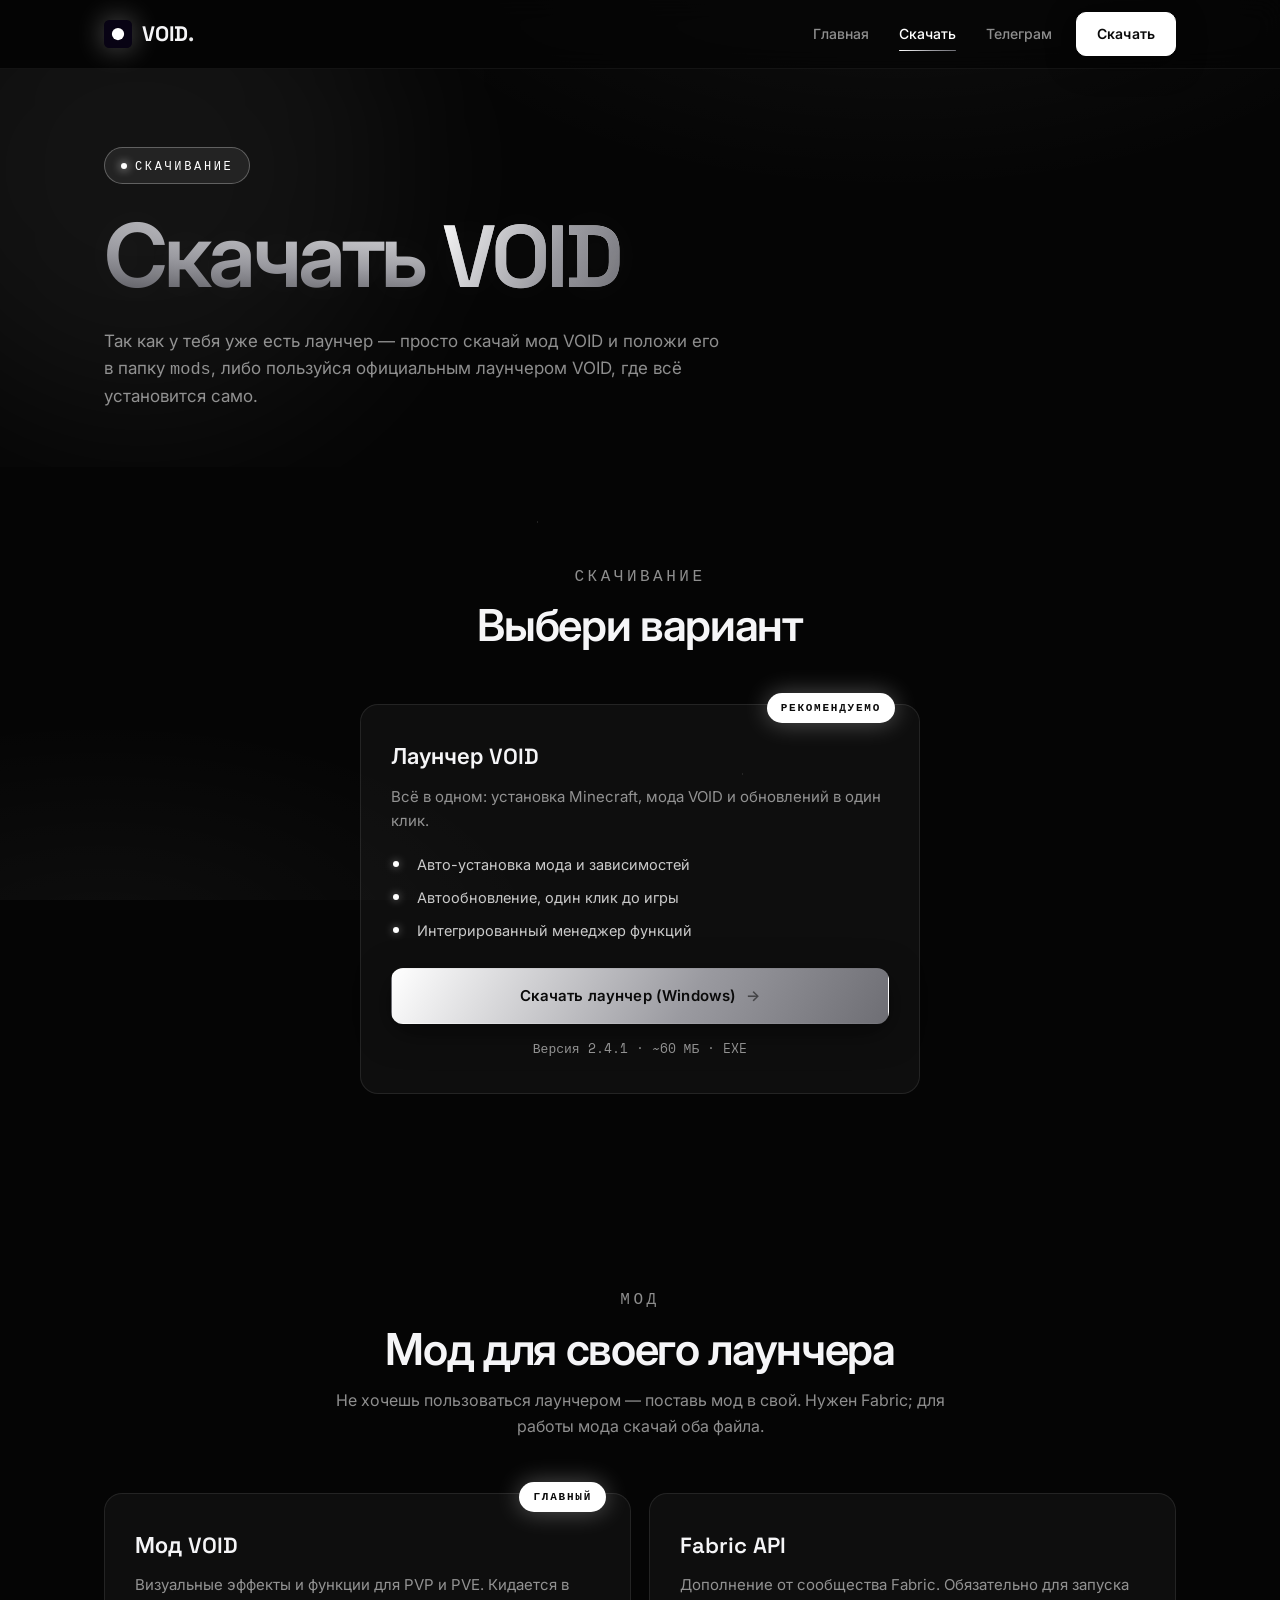
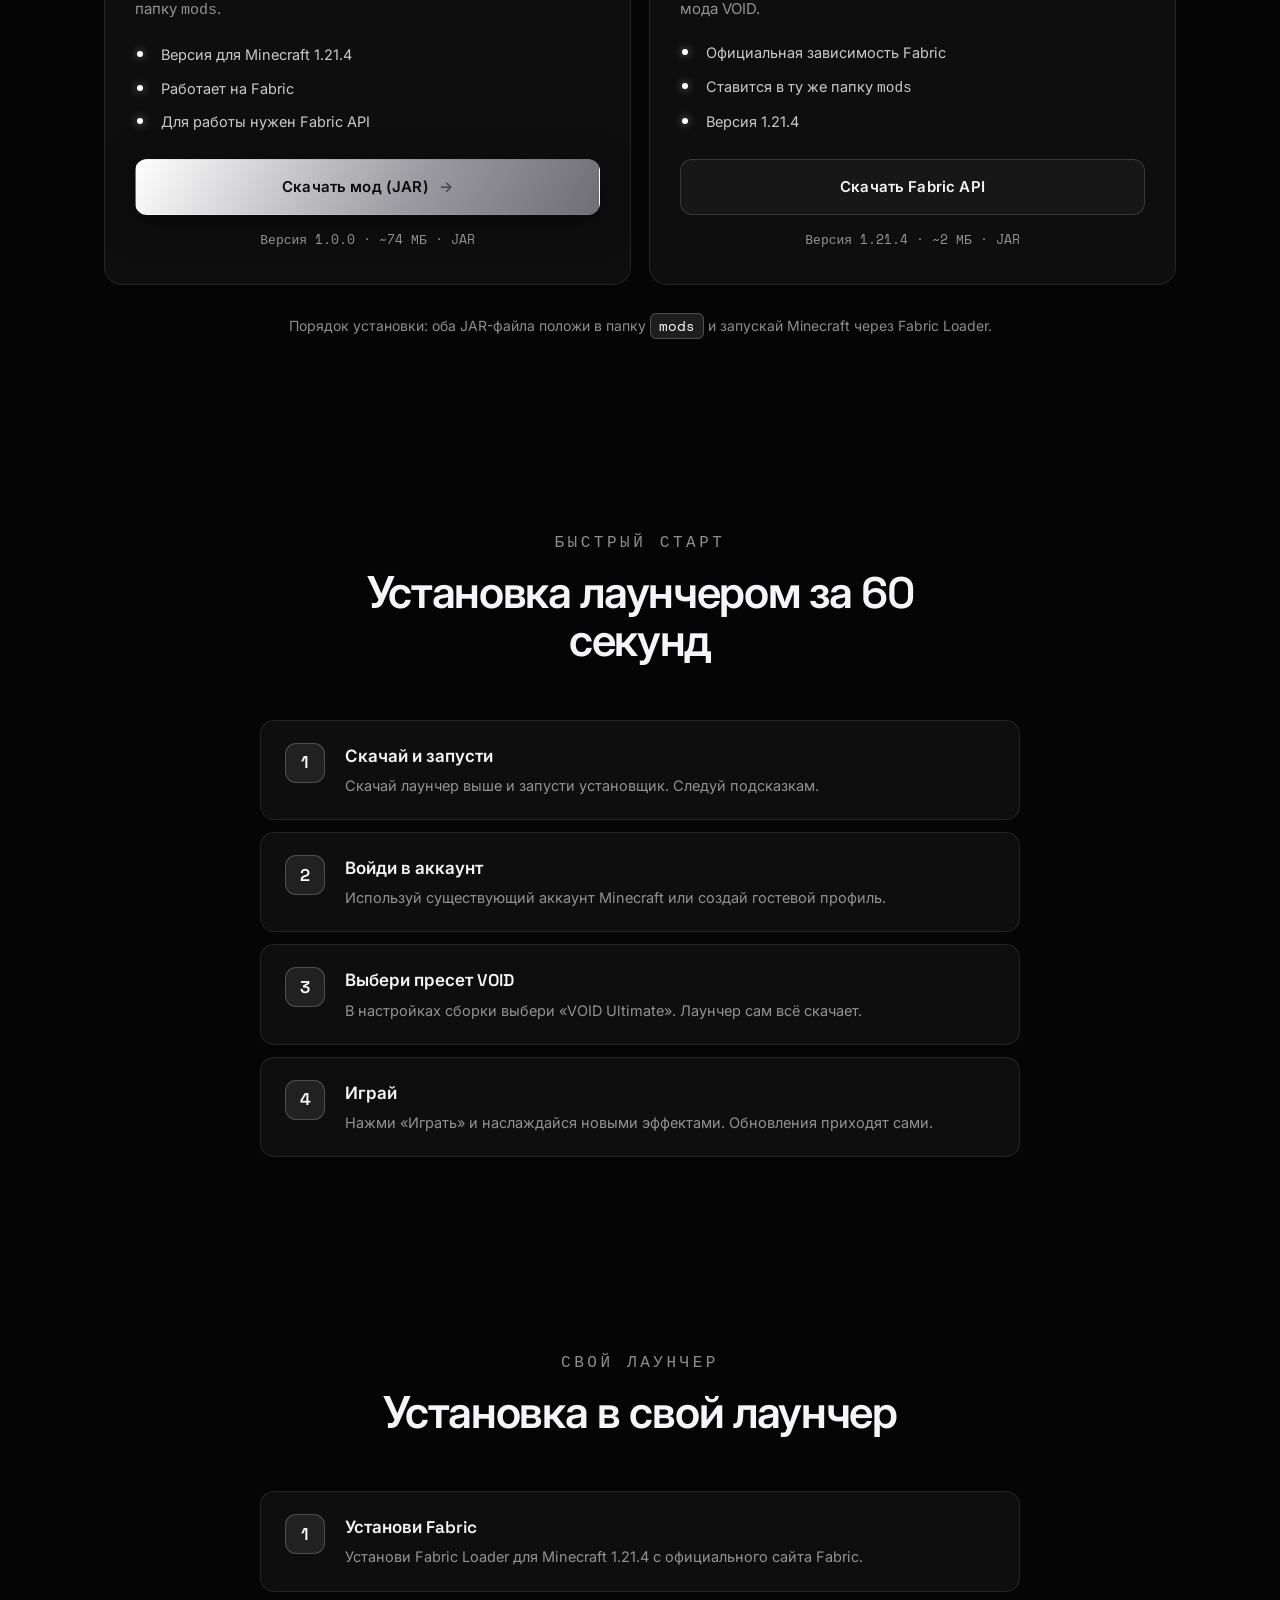
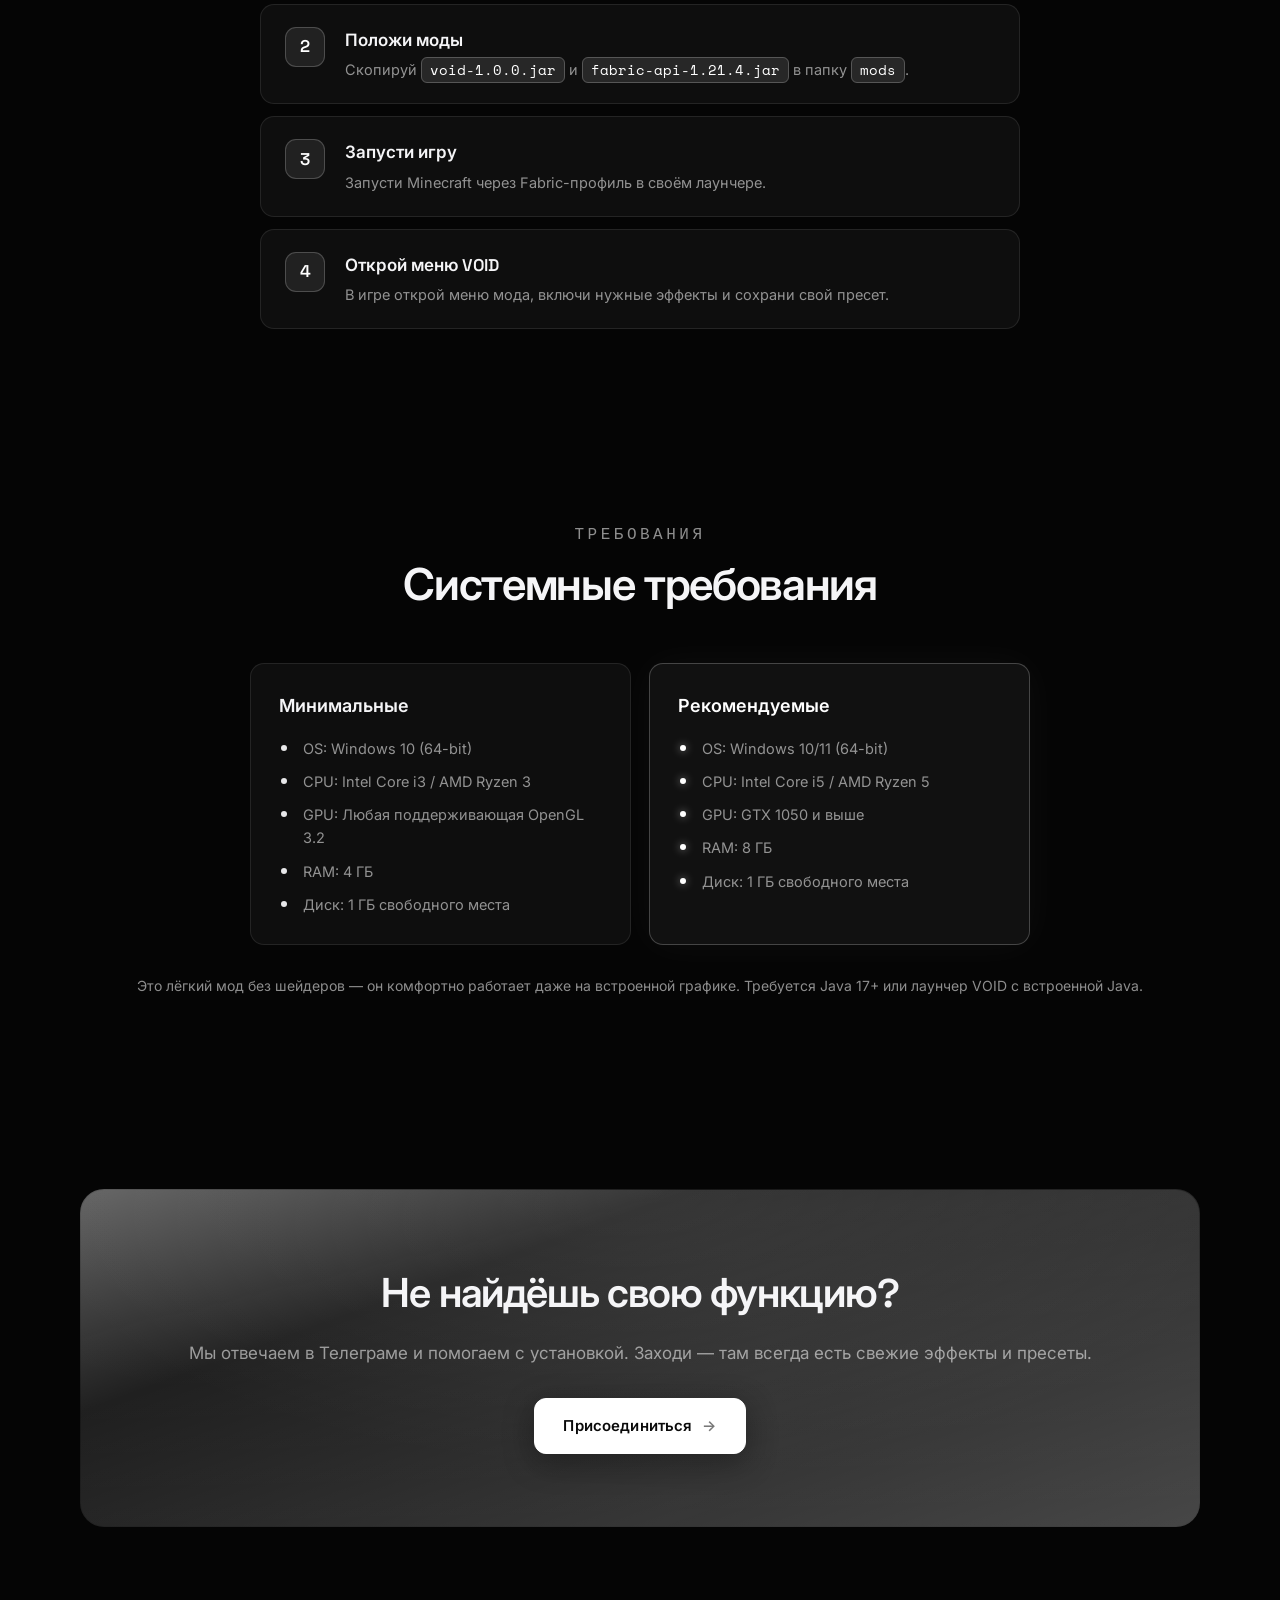
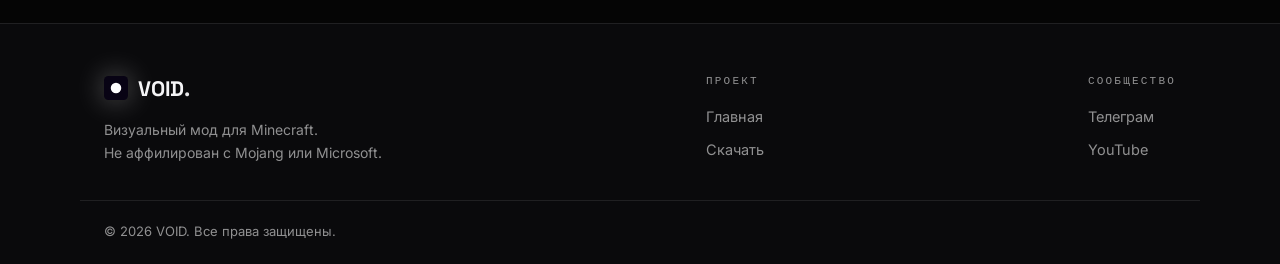
==== commit 4f949578: "Gray-white monochrome theme, two showcase cards (Visuals, Click GUI)" ====
--- a/download.html
+++ b/download.html
@@ -5,7 +5,7 @@
   <meta name="viewport" content="width=device-width, initial-scale=1.0">
   <title>Скачать — VOID</title>
   <meta name="description" content="Скачать лаунчер VOID бесплатно. Визуальный мод для Minecraft с эффектами и функциями для PVP и PVE. Системные требования и инструкция по установке.">
-  <link rel="icon" type="image/svg+xml" href="data:image/svg+xml,%3Csvg xmlns='http://www.w3.org/2000/svg' viewBox='0 0 32 32'%3E%3Crect width='32' height='32' rx='6' fill='%23080314'/%3E%3Ccircle cx='16' cy='16' r='7' fill='%237c3aed'/%3E%3C/svg%3E">
+  <link rel="icon" type="image/svg+xml" href="data:image/svg+xml,%3Csvg xmlns='http://www.w3.org/2000/svg' viewBox='0 0 32 32'%3E%3Crect width='32' height='32' rx='6' fill='%23ffffff'/%3E%3Ccircle cx='16' cy='16' r='7' fill='%230a0a0a'/%3E%3C/svg%3E">
   <link rel="preconnect" href="https://fonts.googleapis.com">
   <link rel="preconnect" href="https://fonts.gstatic.com" crossorigin>
   <link href="https://fonts.googleapis.com/css2?family=Inter:wght@400;500;600;700&family=Space+Grotesk:wght@500;600;700&family=Space+Mono:wght@400;700&display=swap" rel="stylesheet">
@@ -23,7 +23,7 @@
           <circle cx="16" cy="16" r="7" fill="url(#lgd)"/>
           <defs>
             <linearGradient id="lgd" x1="9" y1="9" x2="23" y2="23">
-              <stop stop-color="#7c3aed"/><stop offset="1" stop-color="#22d3ee"/>
+              <stop stop-color="#ffffff"/><stop offset="1" stop-color="#9a9aa0"/>
             </linearGradient>
           </defs>
         </svg>
@@ -222,7 +222,7 @@
             <circle cx="16" cy="16" r="7" fill="url(#lgf2)"/>
             <defs>
               <linearGradient id="lgf2" x1="9" y1="9" x2="23" y2="23">
-                <stop stop-color="#7c3aed"/><stop offset="1" stop-color="#22d3ee"/>
+                <stop stop-color="#ffffff"/><stop offset="1" stop-color="#9a9aa0"/>
               </linearGradient>
             </defs>
           </svg>
--- a/css/style.css
+++ b/css/style.css
@@ -8,11 +8,11 @@
   --text: #f5f5f7;
   --dim: rgba(255, 255, 255, 0.55);
   --dim-2: rgba(255, 255, 255, 0.78);
-  --accent: #a855f7;
-  --accent-deep: #7c3aed;
-  --accent-cyan: #22d3ee;
-  --glow: rgba(168, 85, 247, 0.45);
-  --grad: linear-gradient(120deg, #7c3aed, #a855f7 55%, #22d3ee);
+  --accent: #e8e8ea;
+  --accent-deep: #9a9aa0;
+  --accent-cyan: #d4d4d8;
+  --glow: rgba(255, 255, 255, 0.35);
+  --grad: linear-gradient(120deg, #ffffff 0%, #9a9aa0 60%, #6e6e74 100%);
   --radius: 14px;
   --max: 1120px;
   --font: "Inter", "Geist", system-ui, -apple-system, "Segoe UI", sans-serif;
@@ -55,8 +55,8 @@
   inset: 0;
   z-index: -2;
   background:
-    radial-gradient(60% 42% at 70% -8%, rgba(124, 58, 237, 0.13), transparent 70%),
-    radial-gradient(50% 36% at 8% 105%, rgba(34, 211, 238, 0.06), transparent 70%),
+    radial-gradient(60% 42% at 70% -8%, rgba(255, 255, 255, 0.05), transparent 70%),
+    radial-gradient(50% 36% at 8% 105%, rgba(255, 255, 255, 0.04), transparent 70%),
     var(--bg);
 }
 
@@ -67,10 +67,10 @@
   background-image:
     radial-gradient(1px 1px at 22% 32%, rgba(255,255,255,0.8), transparent 50%),
     radial-gradient(1px 1px at 68% 12%, rgba(255,255,255,0.6), transparent 50%),
-    radial-gradient(1.5px 1.5px at 42% 58%, rgba(168,85,247,0.7), transparent 50%),
+    radial-gradient(1.5px 1.5px at 42% 58%, rgba(255,255,255,0.6), transparent 50%),
     radial-gradient(1px 1px at 84% 44%, rgba(255,255,255,0.5), transparent 50%),
     radial-gradient(1px 1px at 12% 78%, rgba(255,255,255,0.6), transparent 50%),
-    radial-gradient(1.5px 1.5px at 58% 86%, rgba(34,211,238,0.6), transparent 50%),
+    radial-gradient(1.5px 1.5px at 58% 86%, rgba(255,255,255,0.5), transparent 50%),
     radial-gradient(1px 1px at 92% 76%, rgba(255,255,255,0.4), transparent 50%),
     radial-gradient(1px 1px at 34% 92%, rgba(255,255,255,0.5), transparent 50%);
   animation: twinkle 7s ease-in-out infinite alternate;
@@ -123,11 +123,11 @@
 .btn--accent {
   background: var(--grad);
   border-color: transparent;
-  color: #fff;
-  box-shadow: 0 8px 32px rgba(124, 58, 237, 0.4);
-}
-
-.btn--accent:hover { background: var(--grad); filter: brightness(1.1); color: #fff; }
+  color: #0a0a0a;
+  box-shadow: 0 8px 32px rgba(0, 0, 0, 0.5);
+}
+
+.btn--accent:hover { background: var(--grad); filter: brightness(1.1); color: #0a0a0a; }
 
 /* ---------- Nav ---------- */
 .nav {
@@ -246,11 +246,11 @@
   font-weight: 500;
   letter-spacing: 0.22em;
   text-transform: uppercase;
-  color: var(--accent);
-  border: 1px solid rgba(168, 85, 247, 0.28);
+  color: #fff;
+  border: 1px solid rgba(255, 255, 255, 0.28);
   padding: 8px 16px;
   border-radius: 999px;
-  background: rgba(168, 85, 247, 0.07);
+  background: rgba(255, 255, 255, 0.07);
   margin-bottom: 28px;
 }
 
@@ -258,8 +258,8 @@
   content: "";
   width: 6px; height: 6px;
   border-radius: 50%;
-  background: var(--accent);
-  box-shadow: 0 0 10px var(--accent);
+  background: #fff;
+  box-shadow: 0 0 10px #fff;
 }
 
 .hero__title {
@@ -315,14 +315,14 @@
 .hero__orb--1 {
   width: 520px; height: 520px;
   top: -160px; left: -120px;
-  background: rgba(124, 58, 237, 0.22);
+  background: rgba(255, 255, 255, 0.06);
   animation: drift 16s ease-in-out infinite alternate;
 }
 
 .hero__orb--2 {
   width: 460px; height: 460px;
   bottom: -160px; right: -140px;
-  background: rgba(34, 211, 238, 0.1);
+  background: rgba(255, 255, 255, 0.04);
   animation: drift 20s ease-in-out infinite alternate-reverse;
 }
 
@@ -473,11 +473,11 @@
   display: grid;
   place-items: center;
   border-radius: 12px;
-  background: rgba(168, 85, 247, 0.1);
-  border: 1px solid rgba(168, 85, 247, 0.25);
-  color: var(--accent);
+  background: rgba(255, 255, 255, 0.07);
+  border: 1px solid rgba(255, 255, 255, 0.18);
+  color: #fff;
   margin-bottom: 20px;
-  box-shadow: 0 0 24px rgba(168, 85, 247, 0.12);
+  box-shadow: 0 0 24px rgba(255, 255, 255, 0.08);
 }
 
 .card__icon svg { width: 22px; height: 22px; }
@@ -490,6 +490,12 @@
   display: grid;
   grid-template-columns: repeat(3, 1fr);
   gap: 18px;
+}
+
+.shots--two {
+  grid-template-columns: repeat(2, 1fr);
+  max-width: 860px;
+  margin: 0 auto;
 }
 
 .shot__img {
@@ -501,7 +507,7 @@
   transition: border-color 0.3s, transform 0.3s var(--ease);
 }
 
-.shot:hover .shot__img { border-color: rgba(168,85,247,0.4); transform: translateY(-4px); }
+.shot:hover .shot__img { border-color: rgba(255, 255, 255, 0.35); transform: translateY(-4px); }
 
 .shot__ph {
   width: 100%; height: 100%;
@@ -513,14 +519,14 @@
   text-transform: uppercase;
   color: var(--dim);
   background:
-    linear-gradient(135deg, rgba(168,85,247,0.1), transparent 60%),
-    repeating-linear-gradient(45deg, rgba(255,255,255,0.03) 0 12px, transparent 12px 24px);
+    linear-gradient(135deg, rgba(255, 255, 255, 0.08), transparent 60%),
+    repeating-linear-gradient(45deg, rgba(255, 255, 255, 0.03) 0 12px, transparent 12px 24px);
   position: relative;
   cursor: pointer;
   transition: background 0.3s;
 }
 
-.shot__ph:hover { background: rgba(168,85,247,0.14); }
+.shot__ph:hover { background: rgba(255, 255, 255, 0.1); }
 
 .shot figcaption {
   margin-top: 14px;
@@ -537,13 +543,13 @@
 }
 
 .note code, .steps code {
-  background: rgba(168,85,247,0.12);
-  border: 1px solid rgba(168,85,247,0.28);
+  background: rgba(255, 255, 255, 0.1);
+  border: 1px solid rgba(255, 255, 255, 0.22);
   padding: 2px 8px;
   border-radius: 6px;
   font-size: 13.5px;
   font-family: var(--mono);
-  color: var(--accent);
+  color: #fff;
 }
 
 /* ---------- FAQ ---------- */
@@ -577,7 +583,7 @@
   transform: translateY(-50%);
   font-size: 20px;
   font-weight: 400;
-  color: var(--accent);
+  color: #e8e8ea;
   transition: transform 0.2s var(--ease);
 }
 
@@ -596,9 +602,9 @@
   border-radius: 24px;
   border: 1px solid transparent;
   background:
-    radial-gradient(80% 120% at 50% 0%, rgba(124,58,237,0.28), transparent 70%) padding-box,
+    radial-gradient(80% 120% at 50% 0%, rgba(255, 255, 255, 0.08), transparent 70%) padding-box,
     linear-gradient(rgba(255,255,255,0.06), rgba(255,255,255,0.02)) padding-box,
-    linear-gradient(160deg, rgba(168,85,247,0.5) 0%, rgba(255,255,255,0.08) 30%, rgba(34,211,238,0.4) 100%) border-box;
+    linear-gradient(160deg, rgba(255,255,255,0.35) 0%, rgba(255,255,255,0.08) 30%, rgba(255,255,255,0.25) 100%) border-box;
 }
 
 .cta__inner h2 {
@@ -648,9 +654,9 @@
   text-transform: uppercase;
   padding: 6px 14px;
   border-radius: 999px;
-  background: var(--grad);
-  color: #fff;
-  box-shadow: 0 0 24px var(--glow);
+  background: #fff;
+  color: #0a0a0a;
+  box-shadow: 0 0 24px rgba(255, 255, 255, 0.3);
 }
 
 .dl__card h3 { font-family: var(--font-display); font-size: 22px; font-weight: 600; margin-bottom: 10px; }
@@ -671,8 +677,8 @@
   left: 2px; top: 8px;
   width: 6px; height: 6px;
   border-radius: 50%;
-  background: var(--accent-cyan);
-  box-shadow: 0 0 8px rgba(34,211,238,0.5);
+  background: #fff;
+  box-shadow: 0 0 8px rgba(255, 255, 255, 0.5);
 }
 
 .dl__meta {
@@ -716,9 +722,9 @@
   font-family: var(--font-display);
   font-weight: 600;
   font-size: 17px;
-  background: rgba(168,85,247,0.12);
-  border: 1px solid rgba(168,85,247,0.28);
-  color: var(--accent);
+  background: rgba(255, 255, 255, 0.08);
+  border: 1px solid rgba(255, 255, 255, 0.2);
+  color: #fff;
 }
 
 .steps h3 { font-family: var(--font-display); font-size: 17px; font-weight: 600; margin-bottom: 4px; }
@@ -741,13 +747,13 @@
 }
 
 .req__col--acc {
-  border: 1px solid rgba(168,85,247,0.3);
-  background: rgba(168,85,247,0.06);
-  box-shadow: 0 0 40px rgba(168,85,247,0.06);
+  border: 1px solid rgba(255, 255, 255, 0.22);
+  background: rgba(255, 255, 255, 0.05);
+  box-shadow: 0 0 40px rgba(255, 255, 255, 0.04);
 }
 
 .req__col h3 { font-family: var(--font-display); font-size: 18px; font-weight: 600; margin-bottom: 16px; }
-.req__col--acc h3 { color: var(--accent); }
+.req__col--acc h3 { color: #fff; }
 
 .req__col ul { list-style: none; display: flex; flex-direction: column; gap: 10px; }
 
@@ -764,10 +770,10 @@
   left: 2px; top: 8px;
   width: 6px; height: 6px;
   border-radius: 50%;
-  background: var(--accent-cyan);
-}
-
-.req__col--acc li::before { background: var(--accent); box-shadow: 0 0 8px var(--glow); }
+  background: #e8e8ea;
+}
+
+.req__col--acc li::before { background: #fff; box-shadow: 0 0 8px rgba(255, 255, 255, 0.5); }
 
 /* ---------- Footer ---------- */
 .footer {
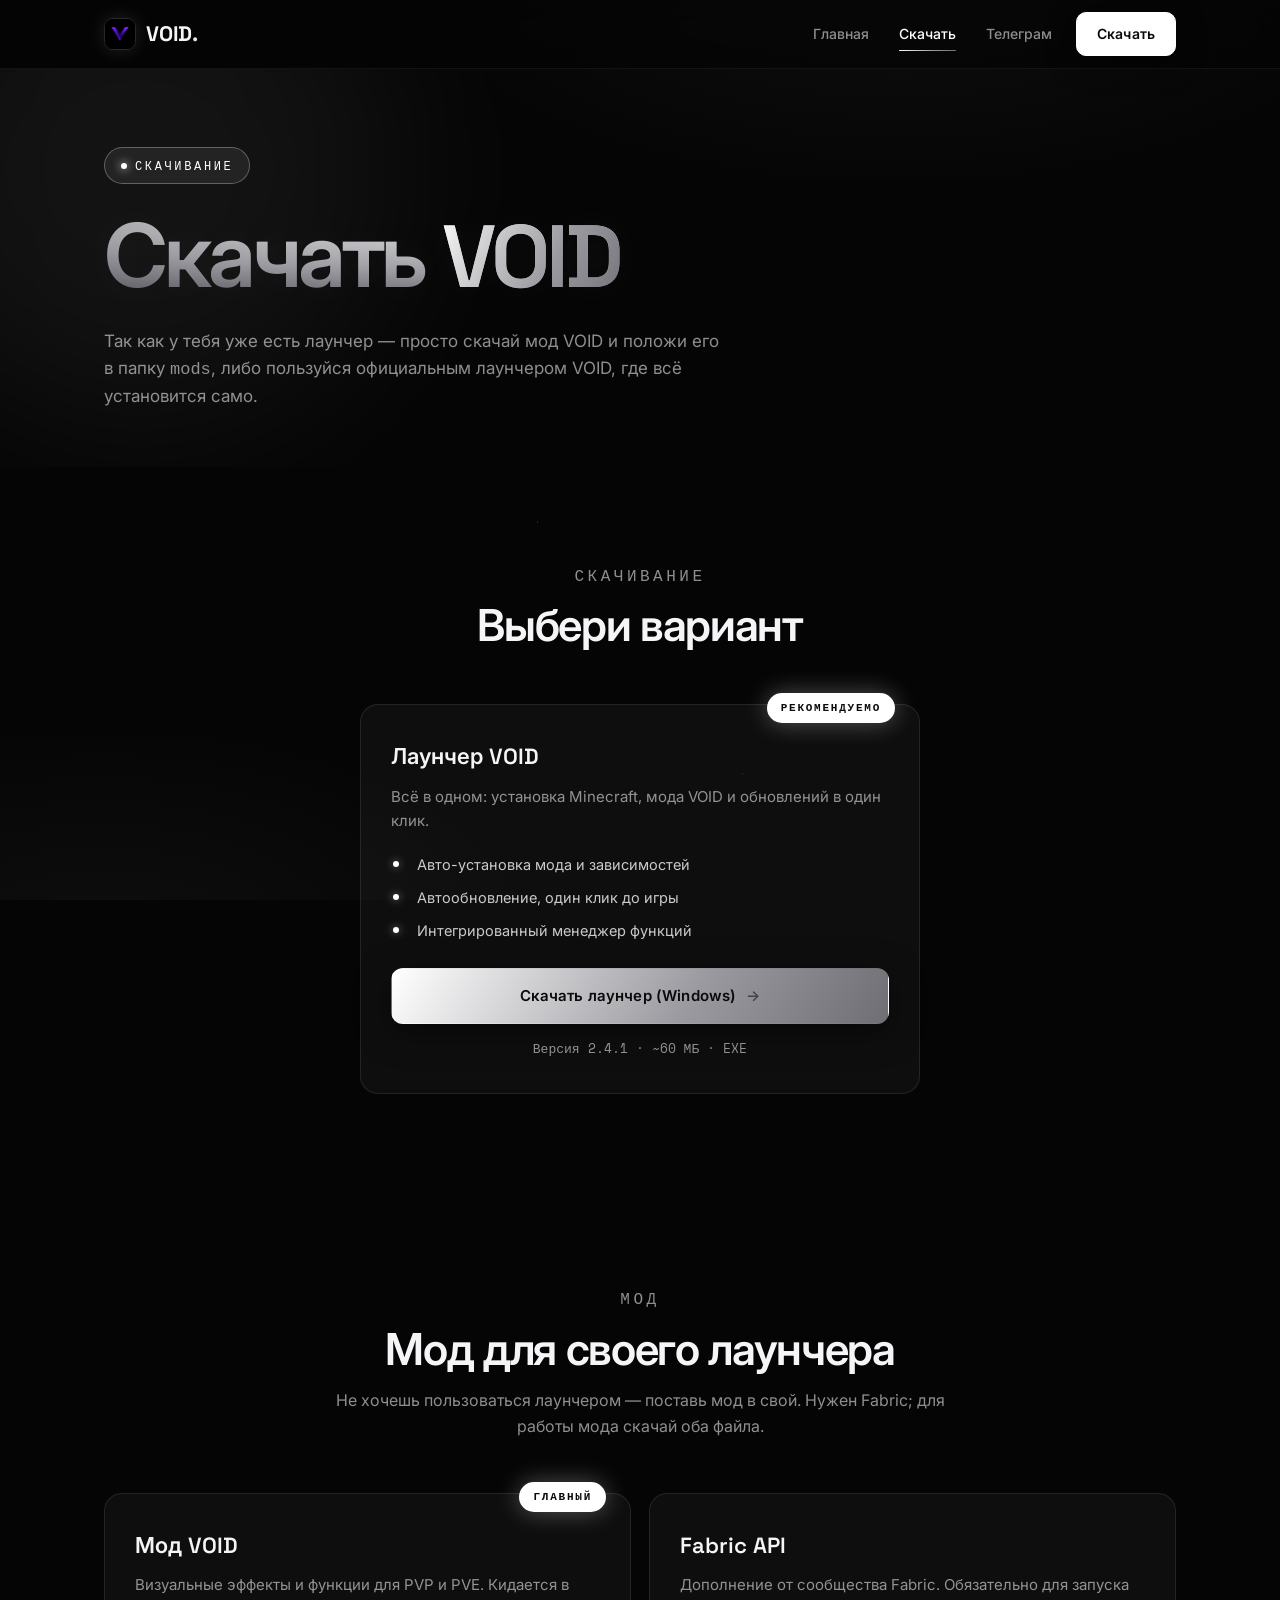
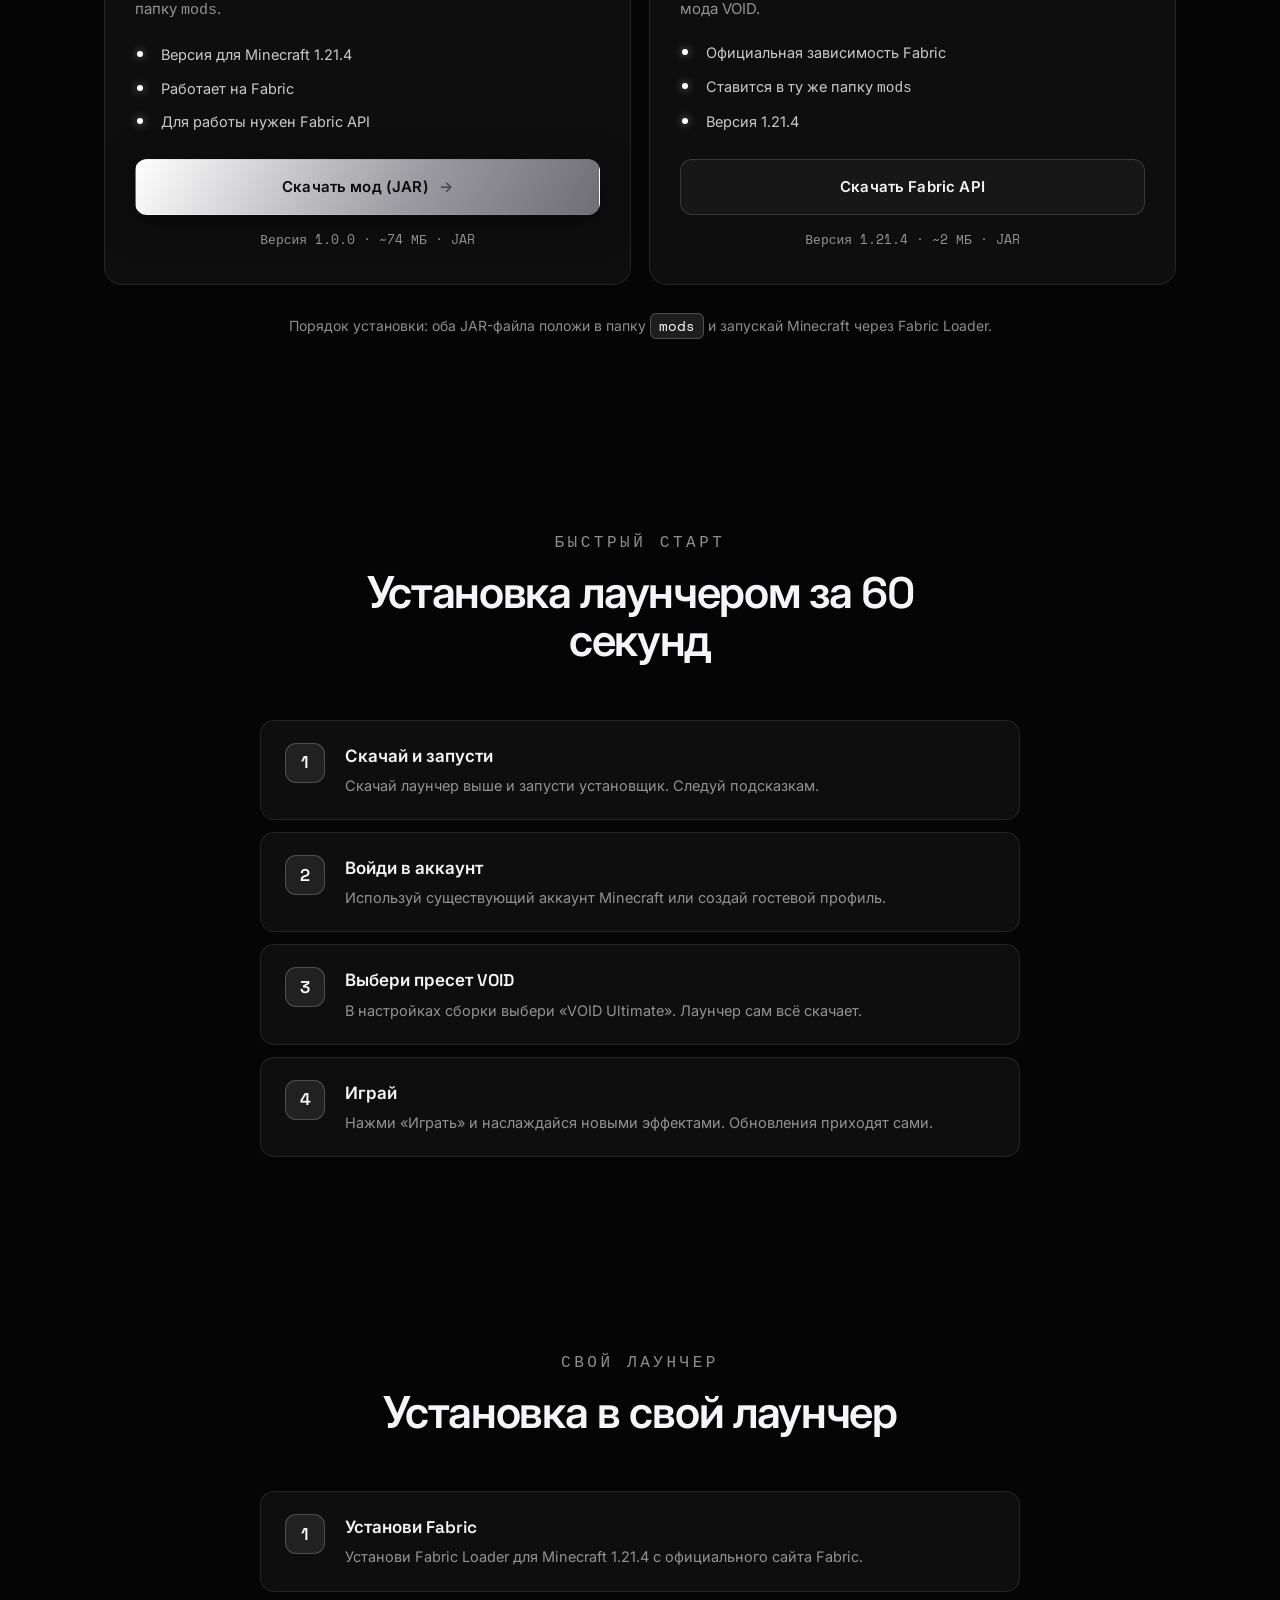
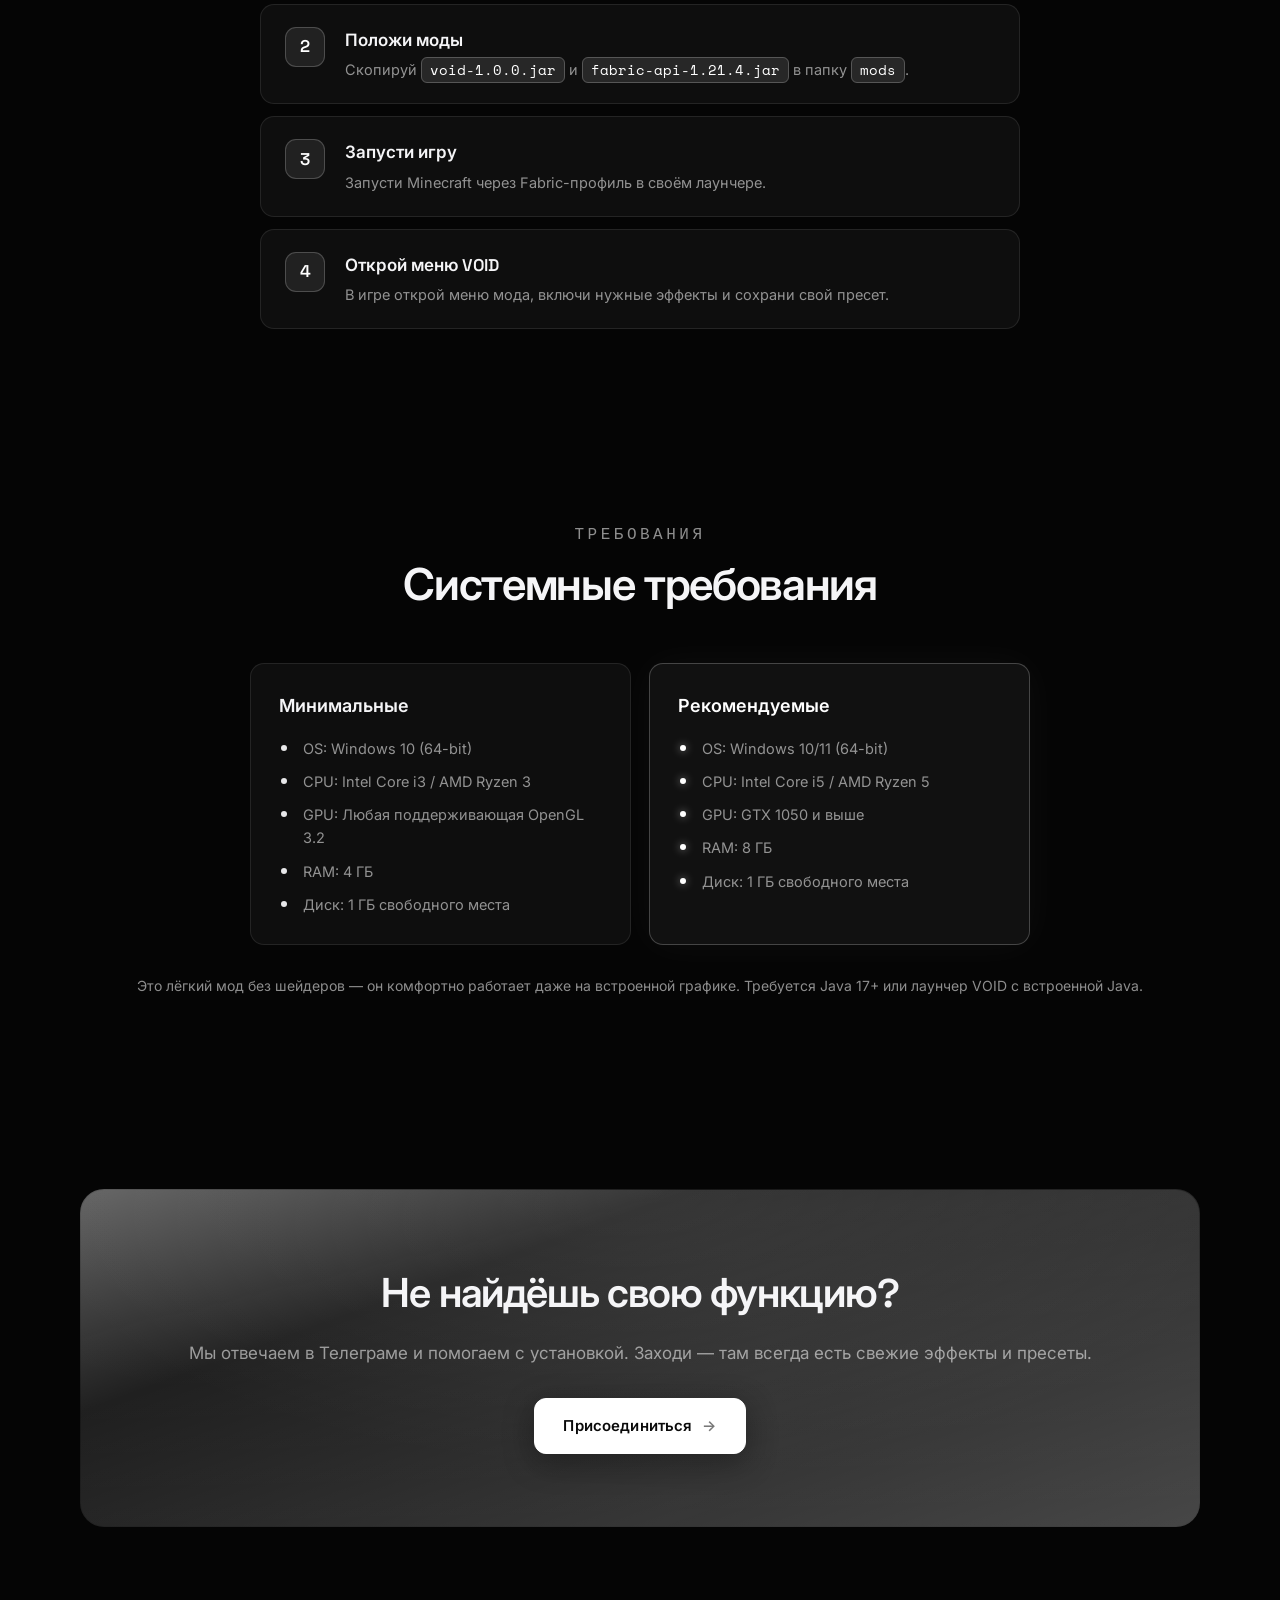
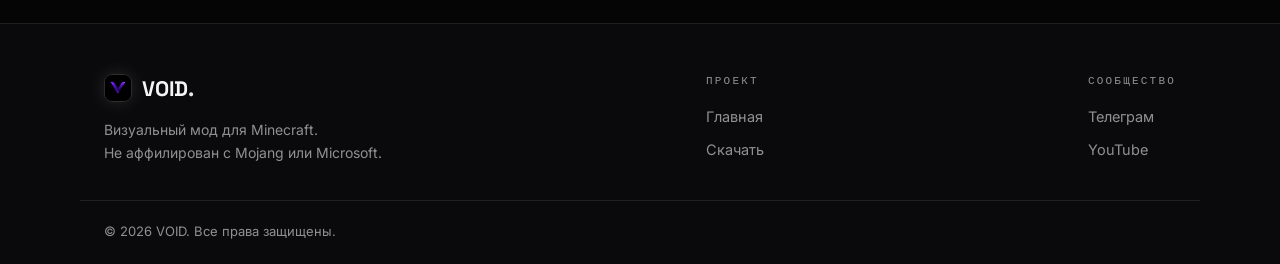
==== commit fb5fa333: "Add logo and gameplay screenshots (visuals, click gui)" ====
--- a/download.html
+++ b/download.html
@@ -18,15 +18,7 @@
   <header class="nav">
     <div class="container nav__inner">
       <a href="index.html" class="logo">
-        <svg width="28" height="28" viewBox="0 0 32 32" fill="none" aria-hidden="true">
-          <rect width="32" height="32" rx="6" fill="#080314"/>
-          <circle cx="16" cy="16" r="7" fill="url(#lgd)"/>
-          <defs>
-            <linearGradient id="lgd" x1="9" y1="9" x2="23" y2="23">
-              <stop stop-color="#ffffff"/><stop offset="1" stop-color="#9a9aa0"/>
-            </linearGradient>
-          </defs>
-        </svg>
+        <img src="img/logo.png" alt="VOID logo" class="logo__img">
         <span>VOID<span class="logo__dot">.</span></span>
       </a>
       <nav class="nav__links">
@@ -217,15 +209,7 @@
     <div class="container footer__inner">
       <div>
         <a href="index.html" class="logo">
-          <svg width="24" height="24" viewBox="0 0 32 32" fill="none" aria-hidden="true">
-            <rect width="32" height="32" rx="6" fill="#080314"/>
-            <circle cx="16" cy="16" r="7" fill="url(#lgf2)"/>
-            <defs>
-              <linearGradient id="lgf2" x1="9" y1="9" x2="23" y2="23">
-                <stop stop-color="#ffffff"/><stop offset="1" stop-color="#9a9aa0"/>
-              </linearGradient>
-            </defs>
-          </svg>
+          <img src="img/logo.png" alt="VOID logo" class="logo__img logo__img--sm">
           <span>VOID<span class="logo__dot">.</span></span>
         </a>
         <p class="footer__text">Визуальный мод для Minecraft.<br>Не аффилирован с Mojang или Microsoft.</p>
--- a/css/style.css
+++ b/css/style.css
@@ -160,6 +160,18 @@
 
 .logo svg { flex-shrink: 0; filter: drop-shadow(0 0 14px var(--glow)); }
 
+.logo__img {
+  width: 32px;
+  height: 32px;
+  border-radius: 9px;
+  object-fit: cover;
+  flex-shrink: 0;
+  border: 1px solid rgba(255, 255, 255, 0.14);
+  box-shadow: 0 0 18px rgba(255, 255, 255, 0.12);
+}
+
+.logo__img--sm { width: 28px; height: 28px; border-radius: 8px; }
+
 .logo__dot { color: var(--accent); }
 
 .nav__links { display: flex; gap: 30px; margin-left: auto; align-items: center; }
@@ -499,6 +511,7 @@
 }
 
 .shot__img {
+  position: relative;
   border-radius: var(--radius);
   overflow: hidden;
   border: 1px solid var(--border);
@@ -525,6 +538,19 @@
   cursor: pointer;
   transition: background 0.3s;
 }
+
+.shot__ph.img {
+  background: none;
+  width: 100%;
+  height: 100%;
+  object-fit: cover;
+  display: block;
+  position: absolute;
+  inset: 0;
+  transition: transform 0.4s var(--ease);
+}
+
+.shot:hover .shot__img .shot__ph.img { transform: scale(1.03); }
 
 .shot__ph:hover { background: rgba(255, 255, 255, 0.1); }
 
